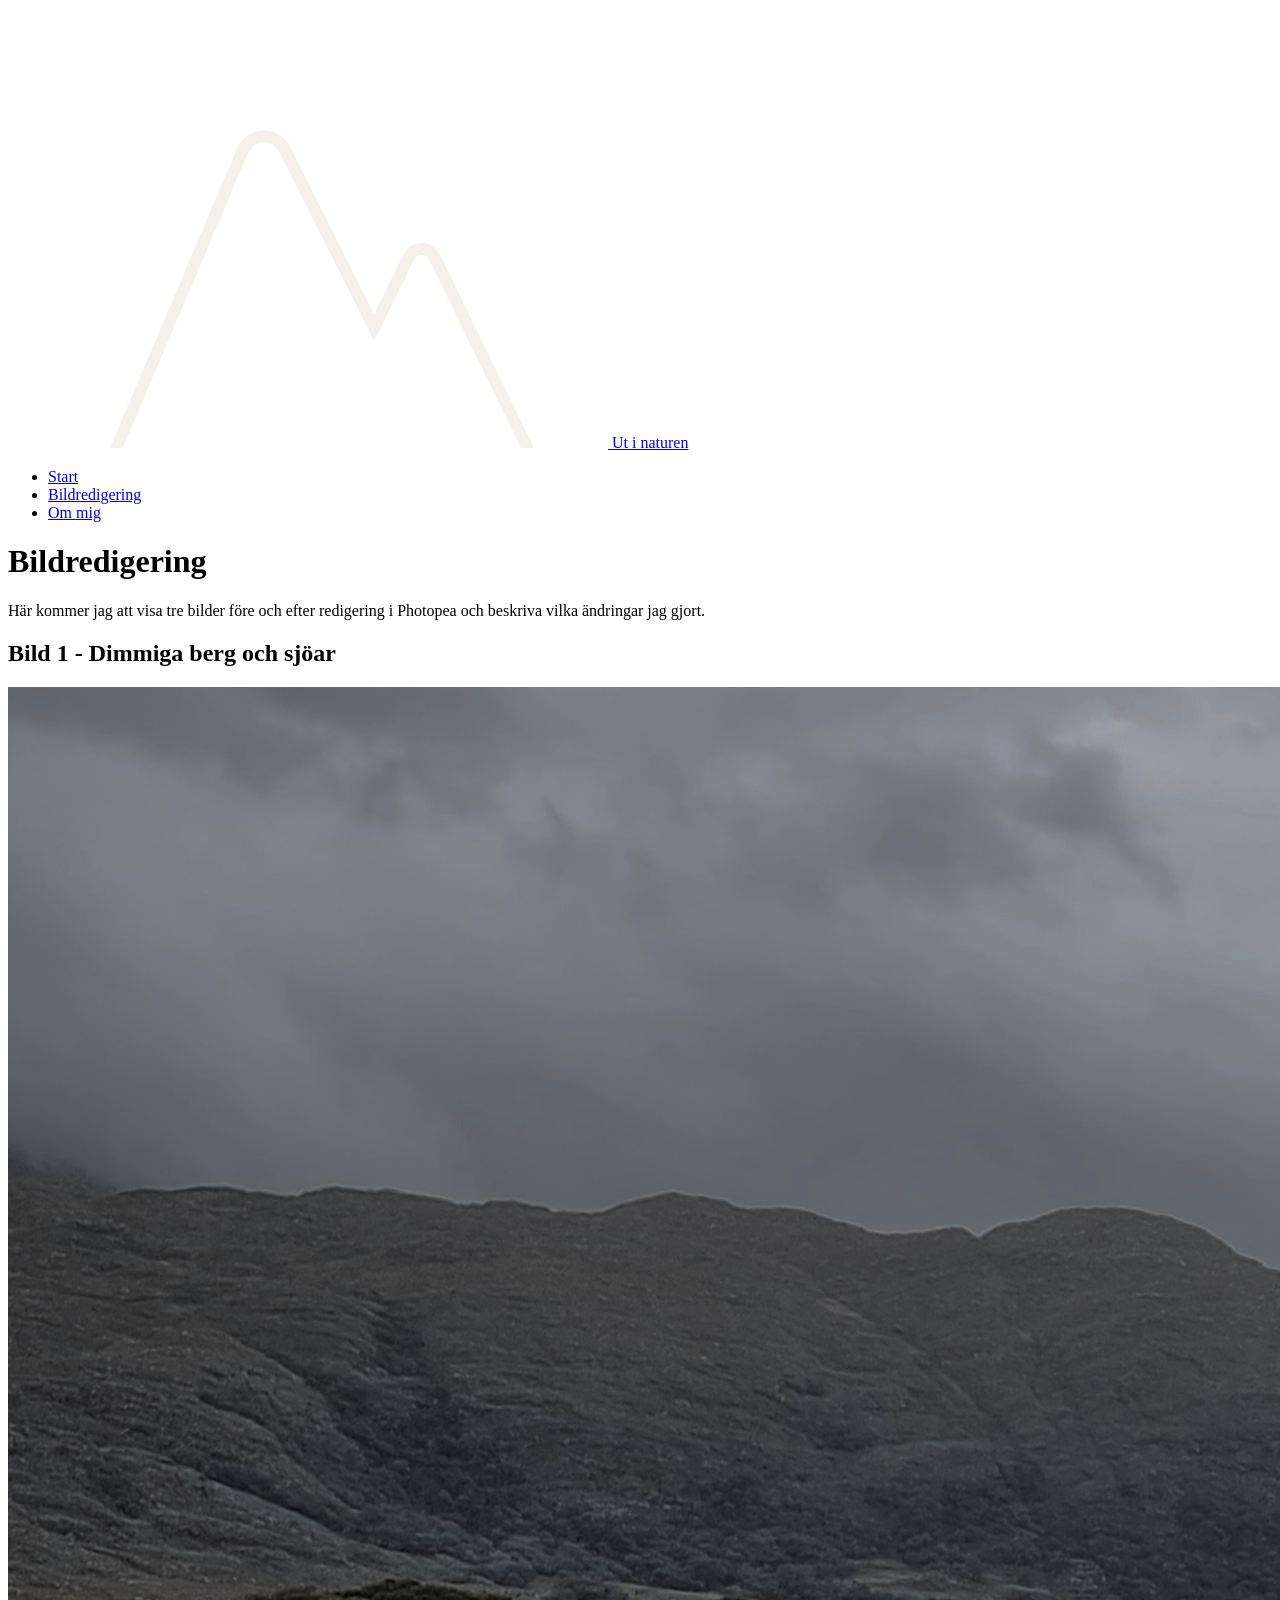
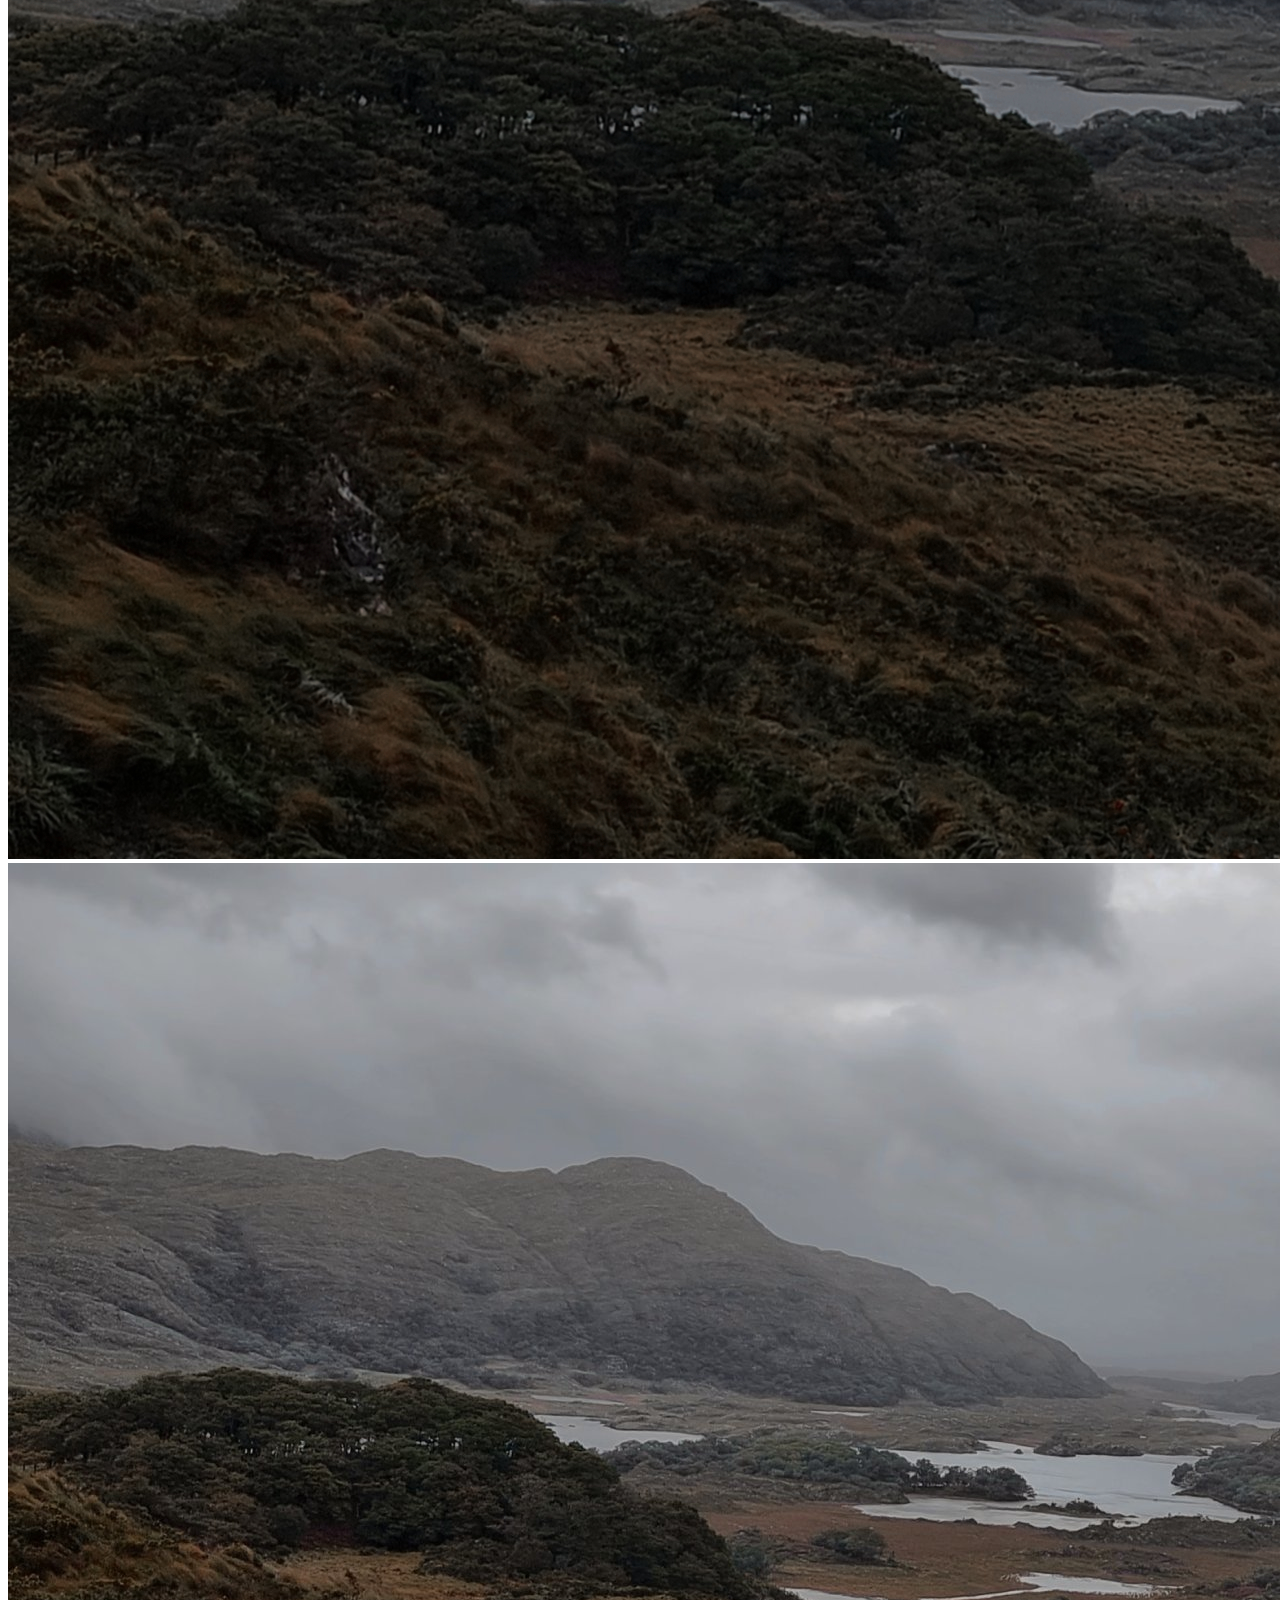
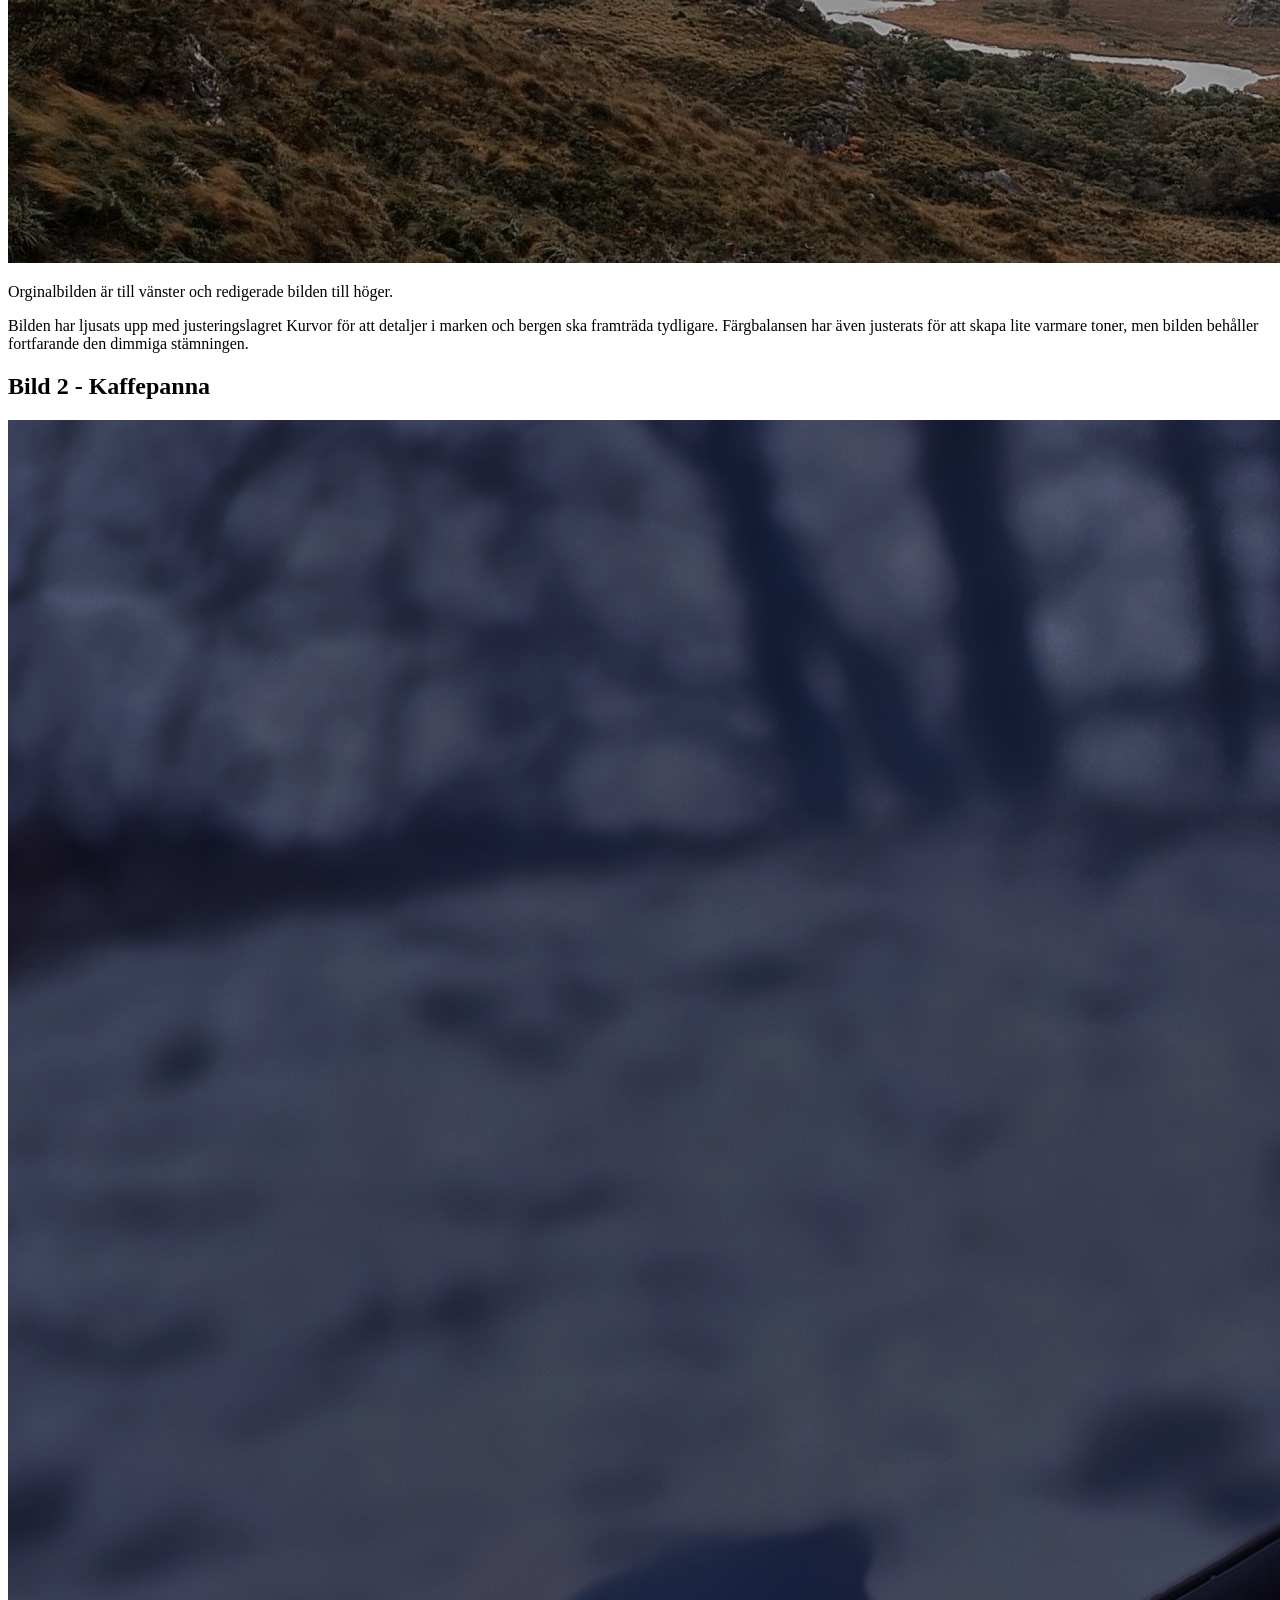
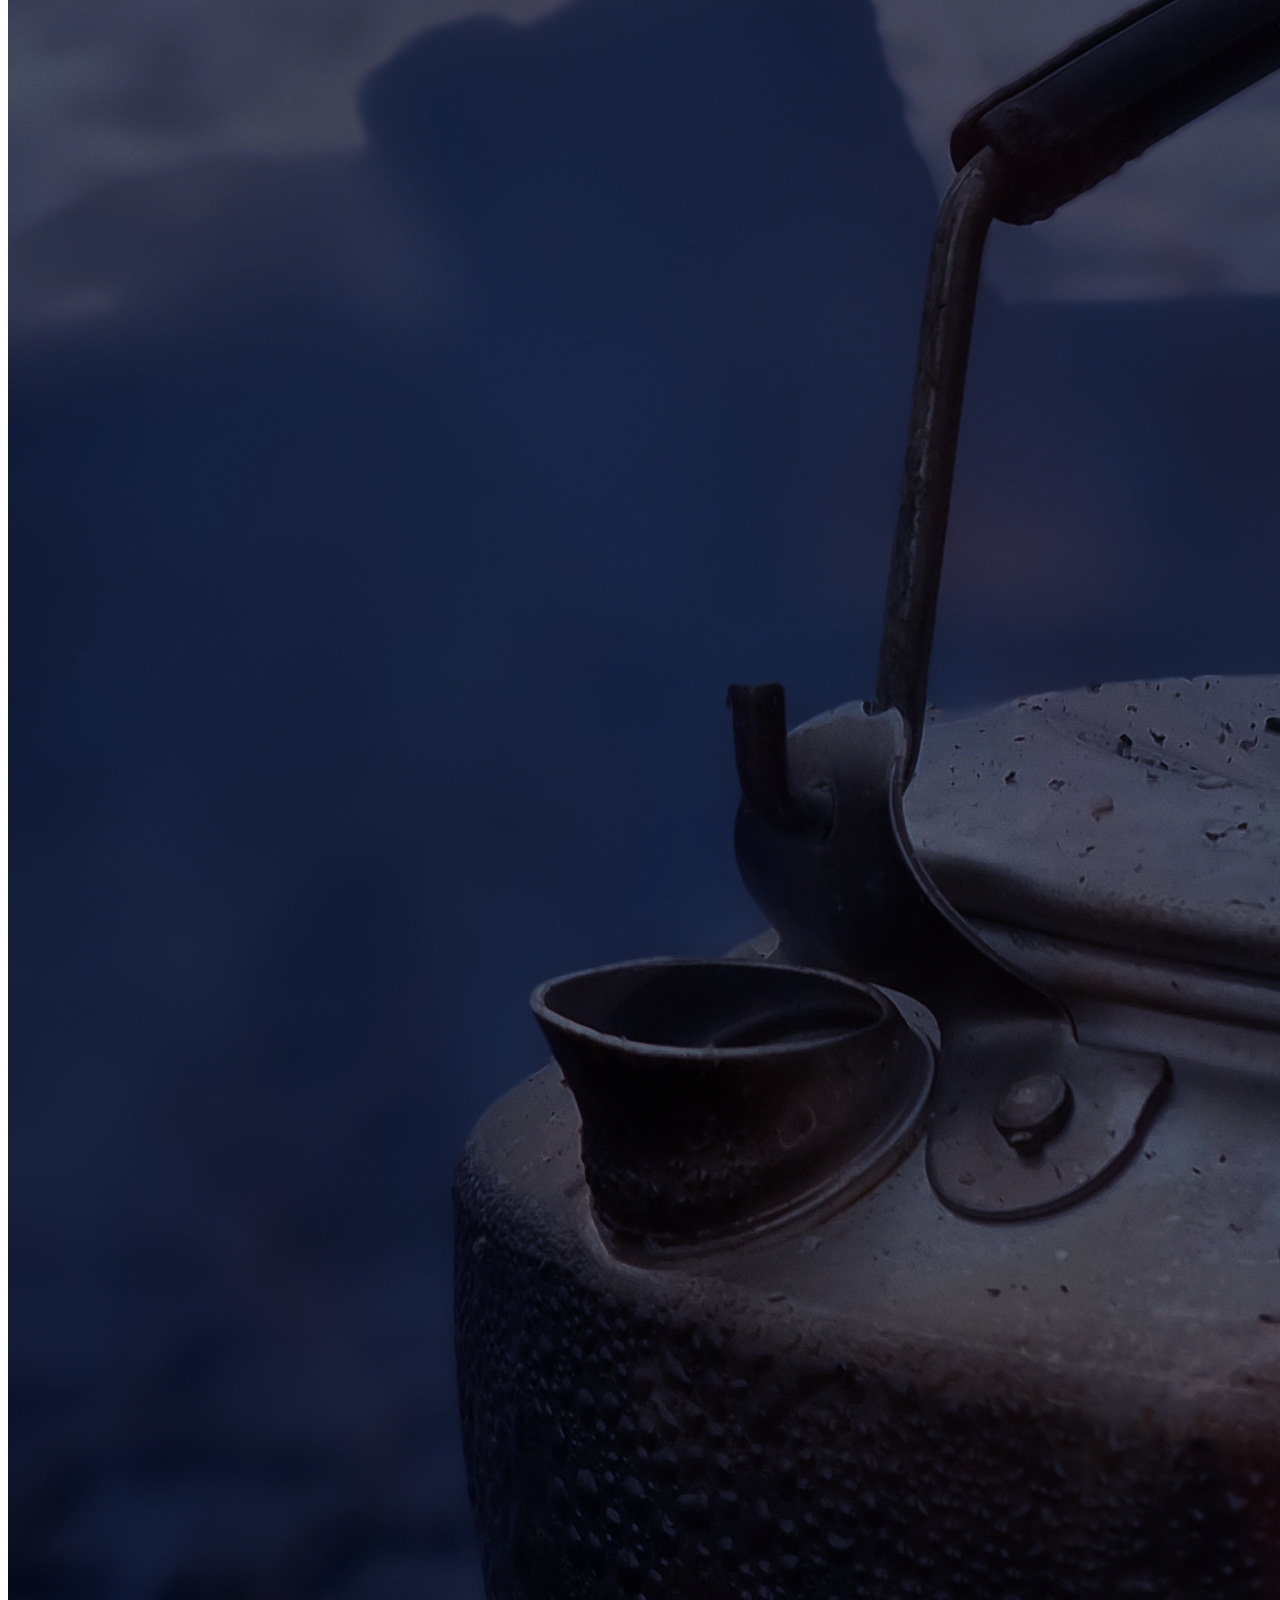
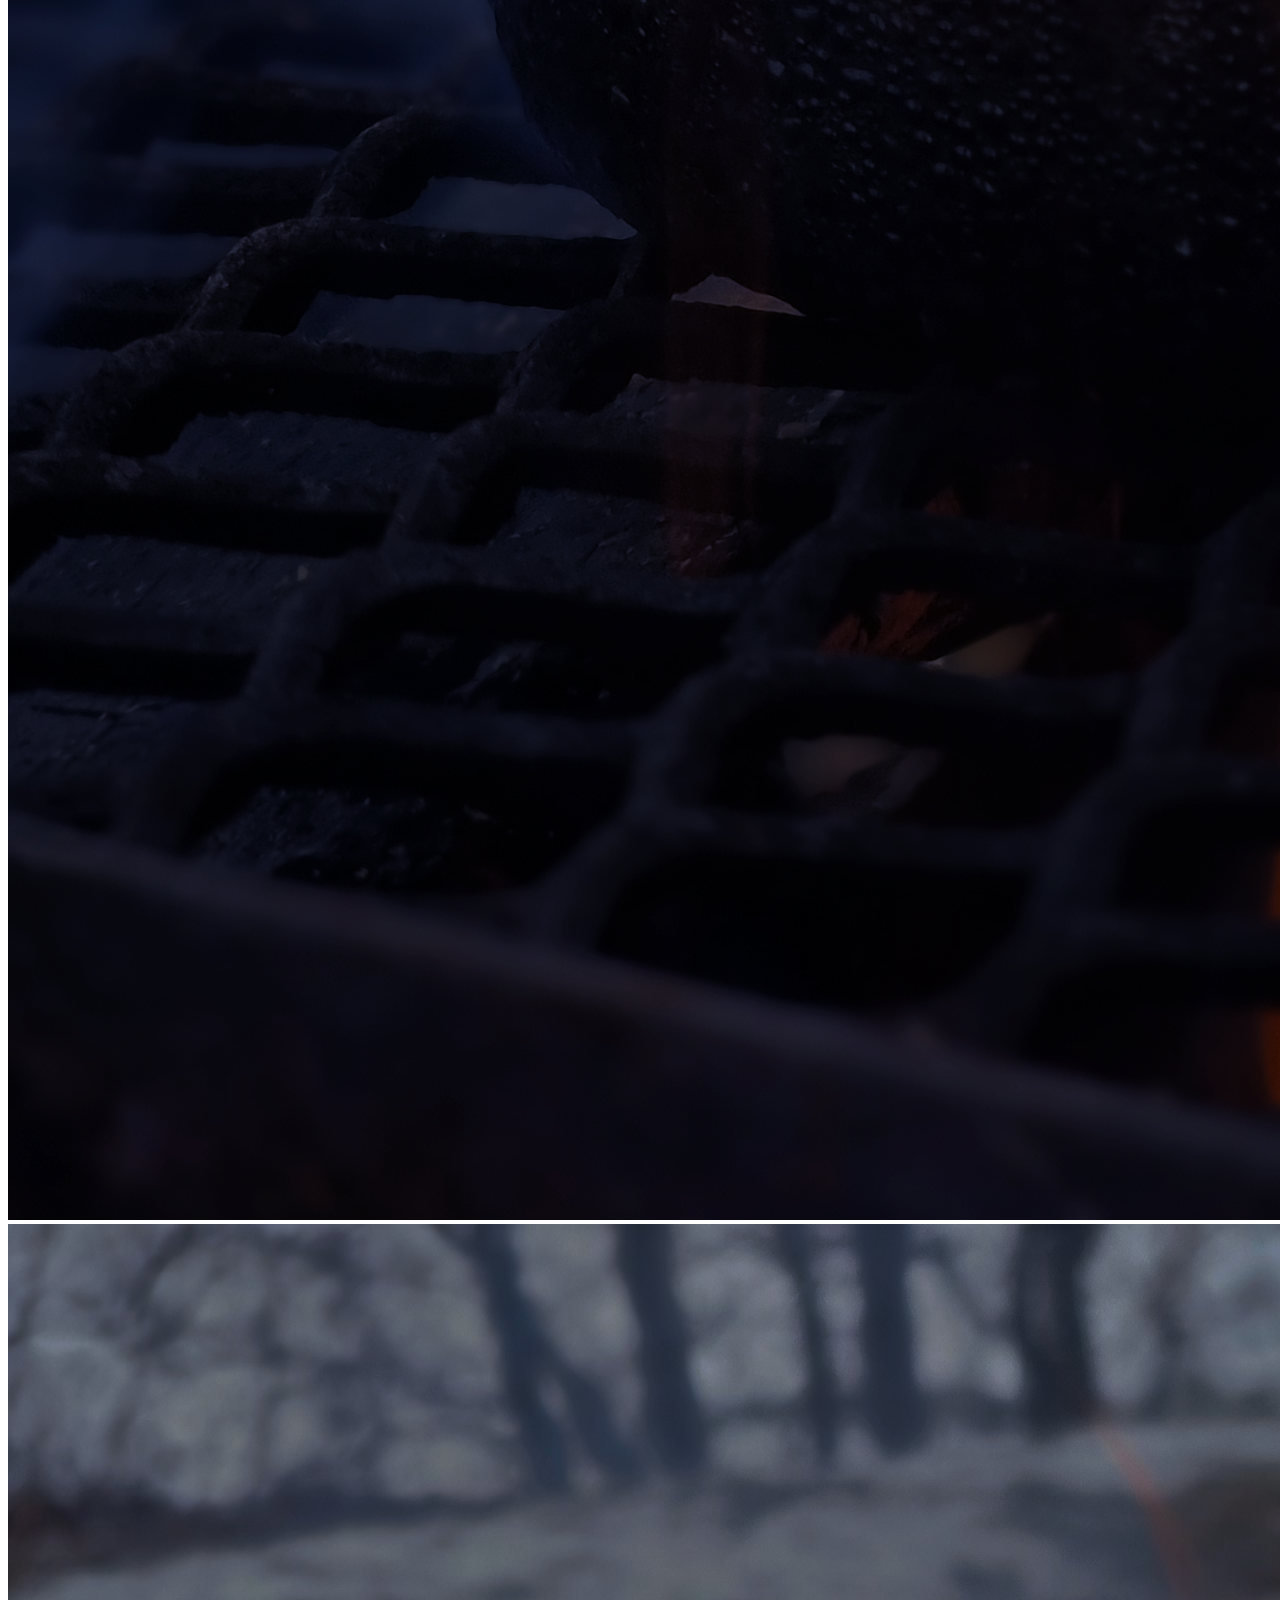
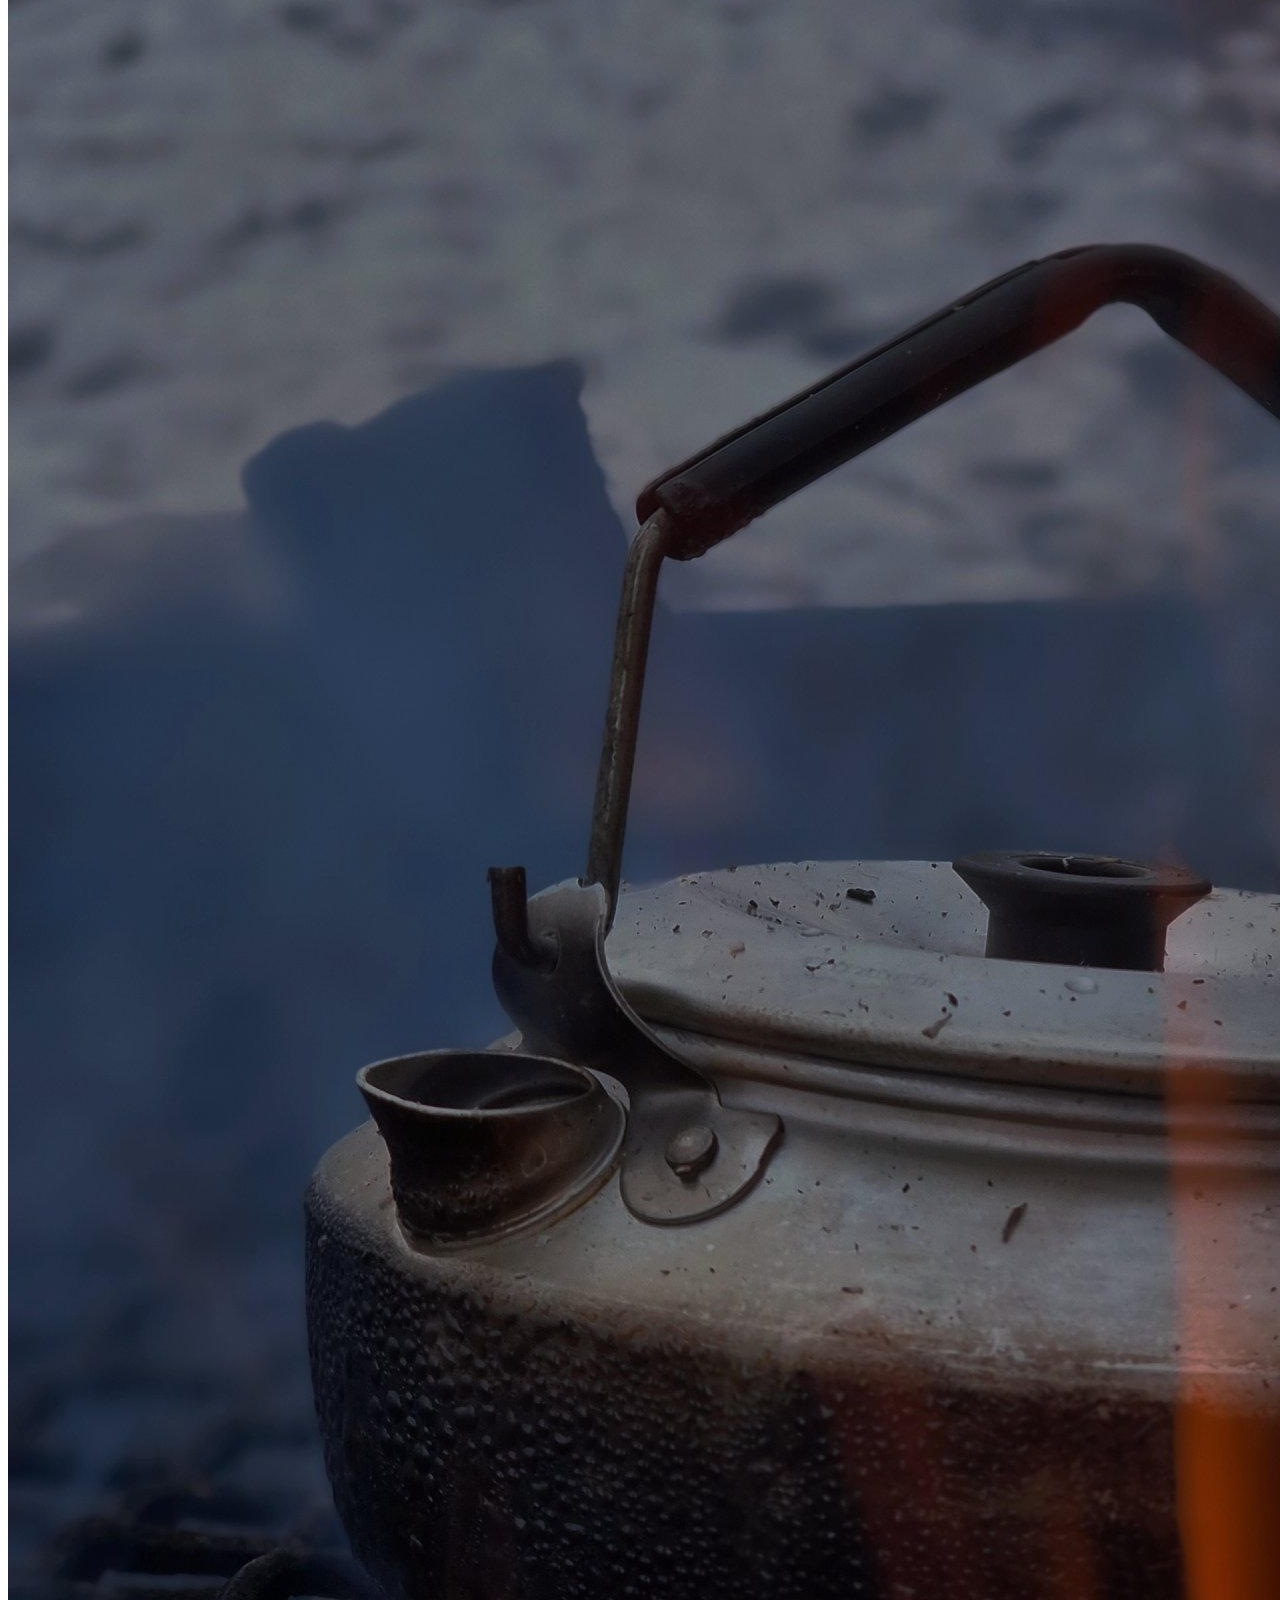
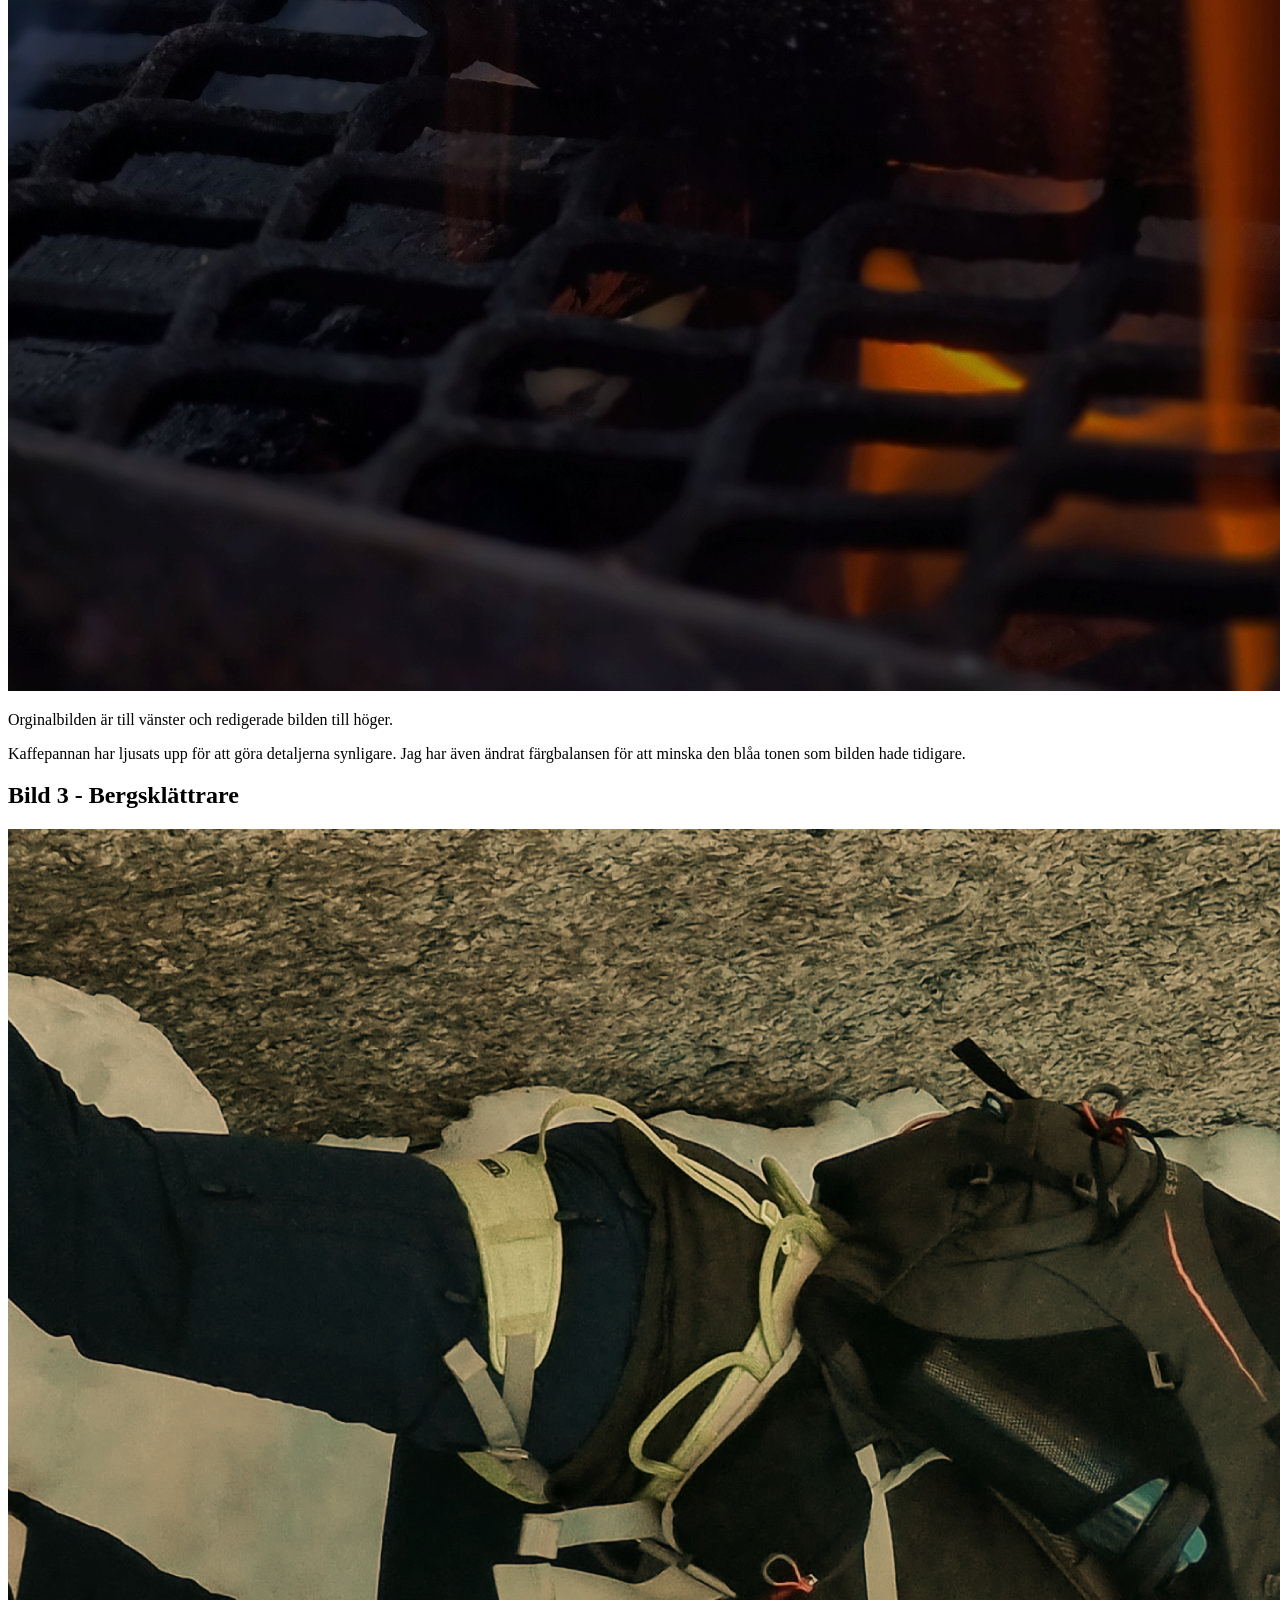
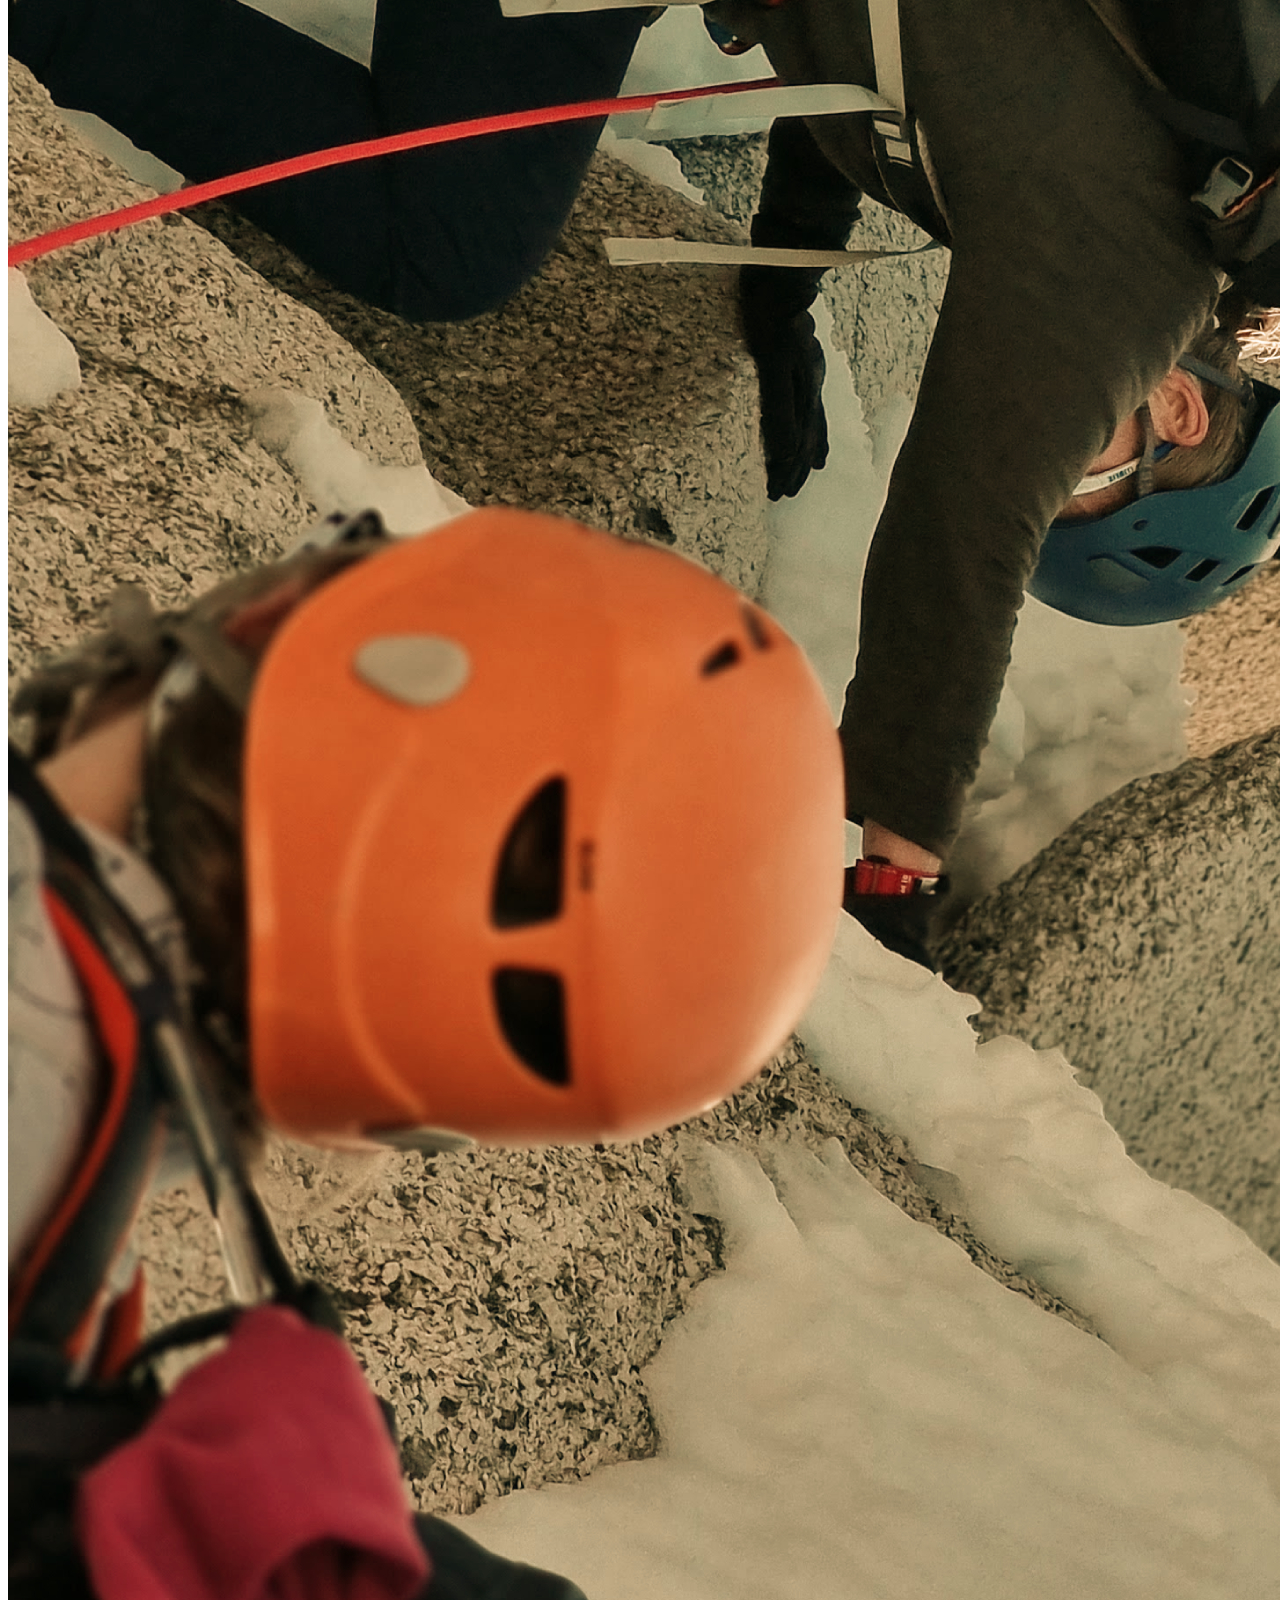
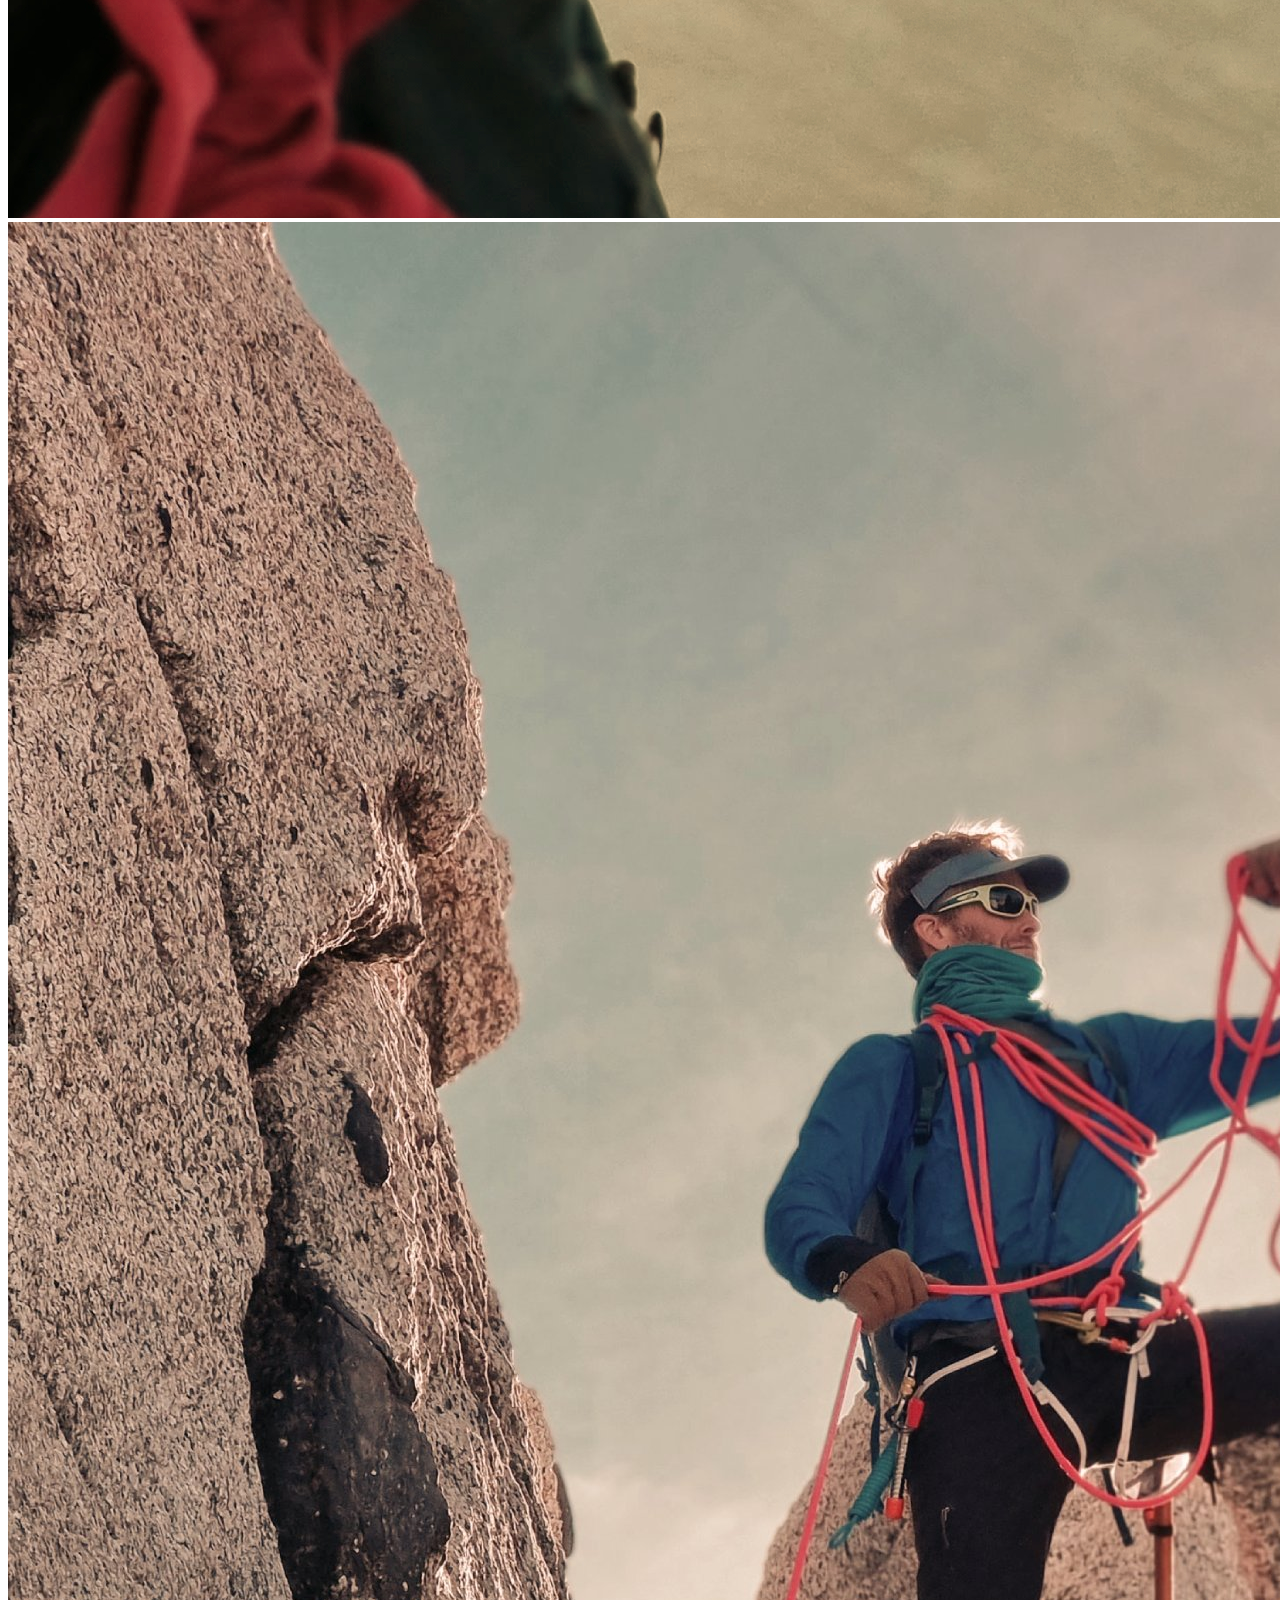
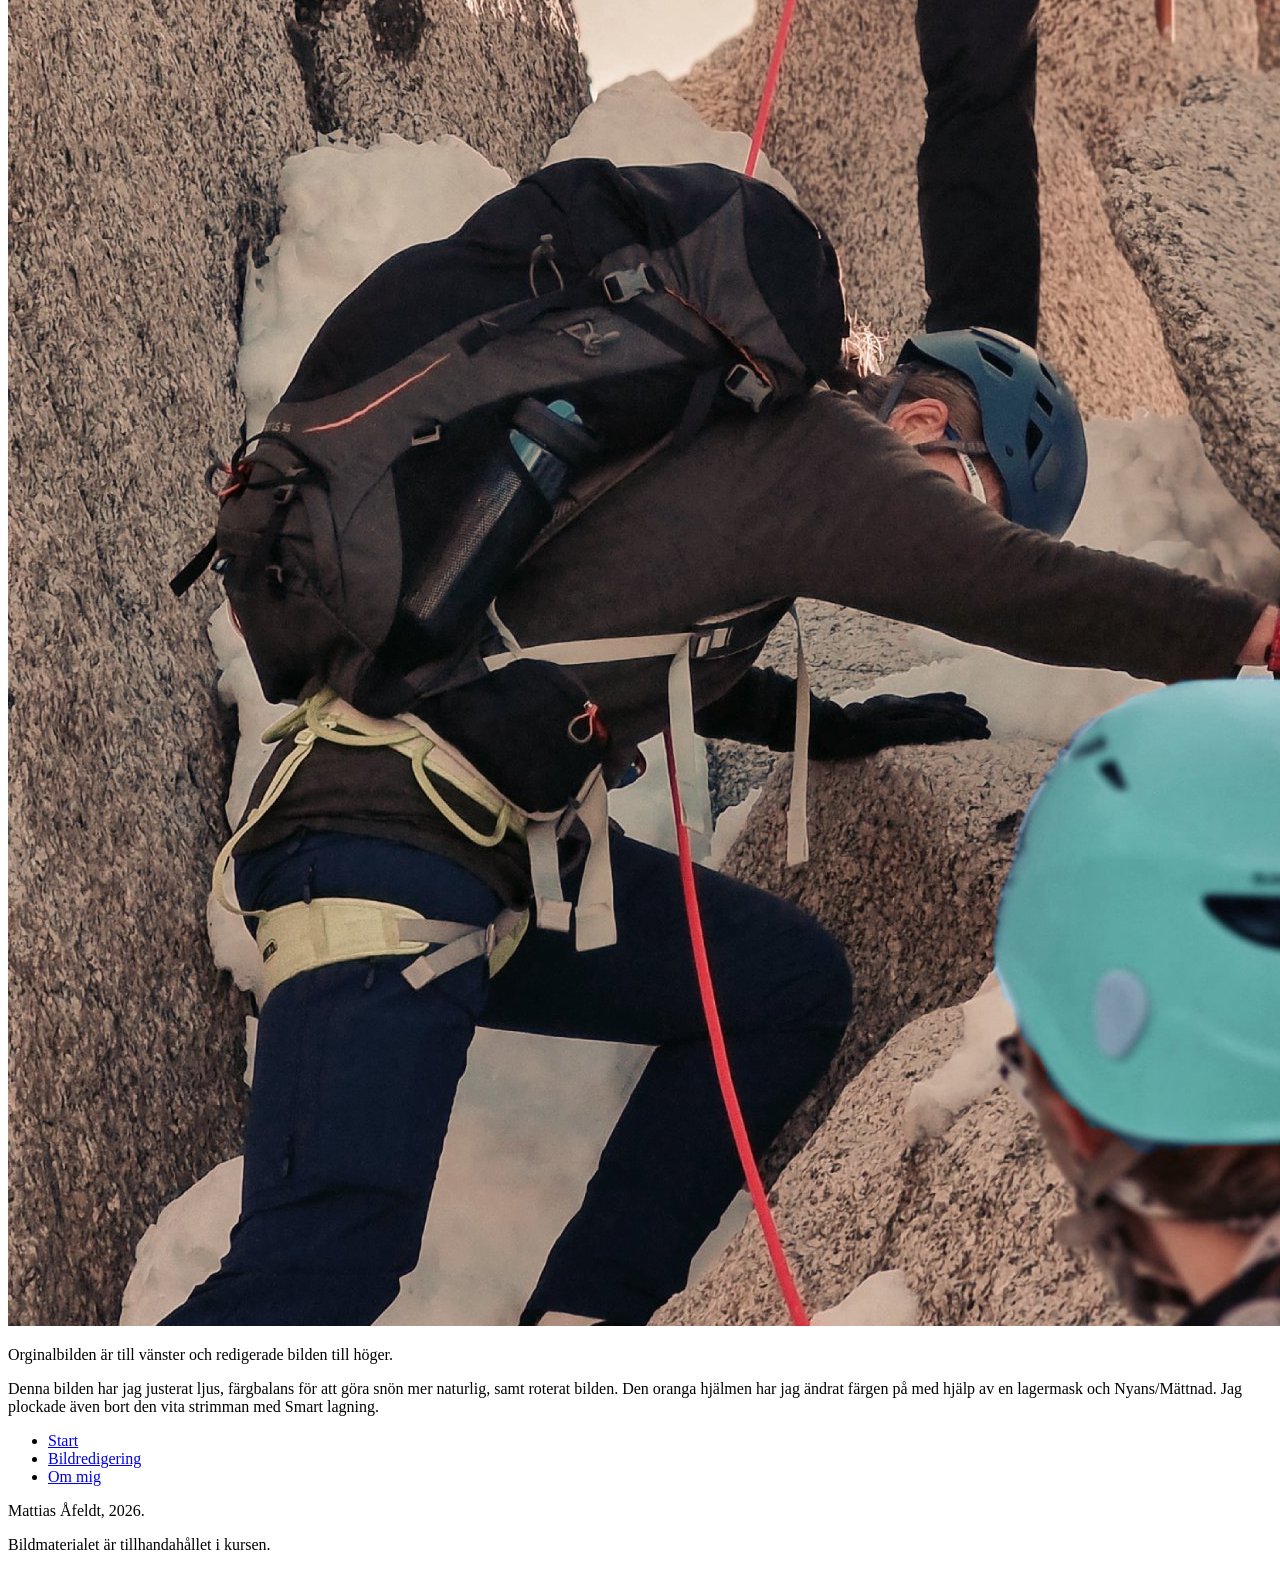
==== bildredigering.html @ ae1fa99c "Skapat bildgalleri under bildredigering." ====
<!DOCTYPE html>
<html lang="sv">
<head>
    <meta charset="UTF-8">
    <meta name="viewport" content="width=device-width, initial-scale=1.0">
    <title>Ut i naturen - Bildredigering</title>
    <link rel="stylesheet" href="style.css">
    <link rel="icon" type ="image/png" href="images/favicon.png" sizes="32x32">
    <link rel="icon" type ="image/x-icon" href="images/favicon.ico">
</head>
<body>
    <!--Sidhuvud med navigation -->
    <header class="site-header">
        <a href="index.html" class="logo-link">
            <img src="images/logo.svg" alt="" class="logo">
            <span class="logo-text">Ut i naturen</span>
        </a>
        <nav class="site-nav">
            <ul class="nav-list">
                <li><a href="index.html">Start</a></li>
                <li><a href="bildredigering.html" aria-current="page">Bildredigering</a></li>
                <li><a href="om-mig.html">Om mig</a></li>
            </ul>
        </nav>
    </header>
    <main class="main-content">
        <h1>Bildredigering</h1>
        <p>Här kommer jag att visa tre bilder före och efter redigering i Photopea och beskriva vilka ändringar jag gjort.</p>
        <section class="image-edit">
            <h2>Bild 1 - Dimmiga berg och sjöar</h2>
            <div class="image-pair">
                <img src="images/bilserie004.jpg" alt="Före redigering: Dimmiga berg och sjöar">
                <img src="images/bildserie001.jpg" alt="Efter redigering: Dimmiga berg och sjöar">
            </div>
            <p>Orginalbilden är till vänster och redigerade bilden till höger.</p>
            <p>Bilden har ljusats upp med justeringslagret Kurvor för att detaljer i marken och bergen ska framträda tydligare.
                Färgbalansen har även justerats för att skapa lite varmare toner, men bilden behåller fortfarande den dimmiga stämningen.
            </p>
        </section>
        <section class="image-edit">
            <h2>Bild 2 - Kaffepanna</h2>
            <div class="image-pair">
                <img src="images/bilserie013.jpg" alt="Före redigering: Kaffepanna över öppen eld">
                <img src="images/bildserie002.jpg" alt="Efter redigering: Kaffepanna över öppen eld">
            </div>
            <p>Orginalbilden är till vänster och redigerade bilden till höger.</p>
            <p>Kaffepannan har ljusats upp för att göra detaljerna synligare.
                Jag har även ändrat färgbalansen för att minska den blåa tonen som bilden hade tidigare.
            </p>
        </section>
        <section class="image-edit">
            <h2>Bild 3 - Bergsklättrare</h2>
            <div class="image-pair">
                <img src="images/bilserie015.jpg" alt="Före redigering: Bergsklättrare med rep och hjälmar bland klippor">
                <img src="images/bildserie003.jpg" alt="Efter redigering: Bergsklättrare med rep och hjälmar bland klippor">
            </div>
            <p>Orginalbilden är till vänster och redigerade bilden till höger.</p>
            <p>Denna bilden har jag justerat ljus, färgbalans för att göra snön mer naturlig, samt roterat bilden.
                Den oranga hjälmen har jag ändrat färgen på med hjälp av en lagermask och Nyans/Mättnad.
                Jag plockade även bort den vita strimman med Smart lagning.
            </p>
        </section>

    </main>
</body>
<!--Sidfot med navigation -->
<footer class="site-footer">
        <nav class="footer-nav" aria-label="Sidfotsnavigation">
            <ul class="footer-nav">
                <li><a href="index.html">Start</a></li>
                <li><a href="bildredigering.html" aria-current="page">Bildredigering</a></li>
                <li><a href="om-mig.html">Om mig</a></li>
            </ul>
        </nav>
        <p>Mattias Åfeldt, 2026.</p>
        <p>Bildmaterialet är tillhandahållet i kursen.</p>
</footer>
</html>
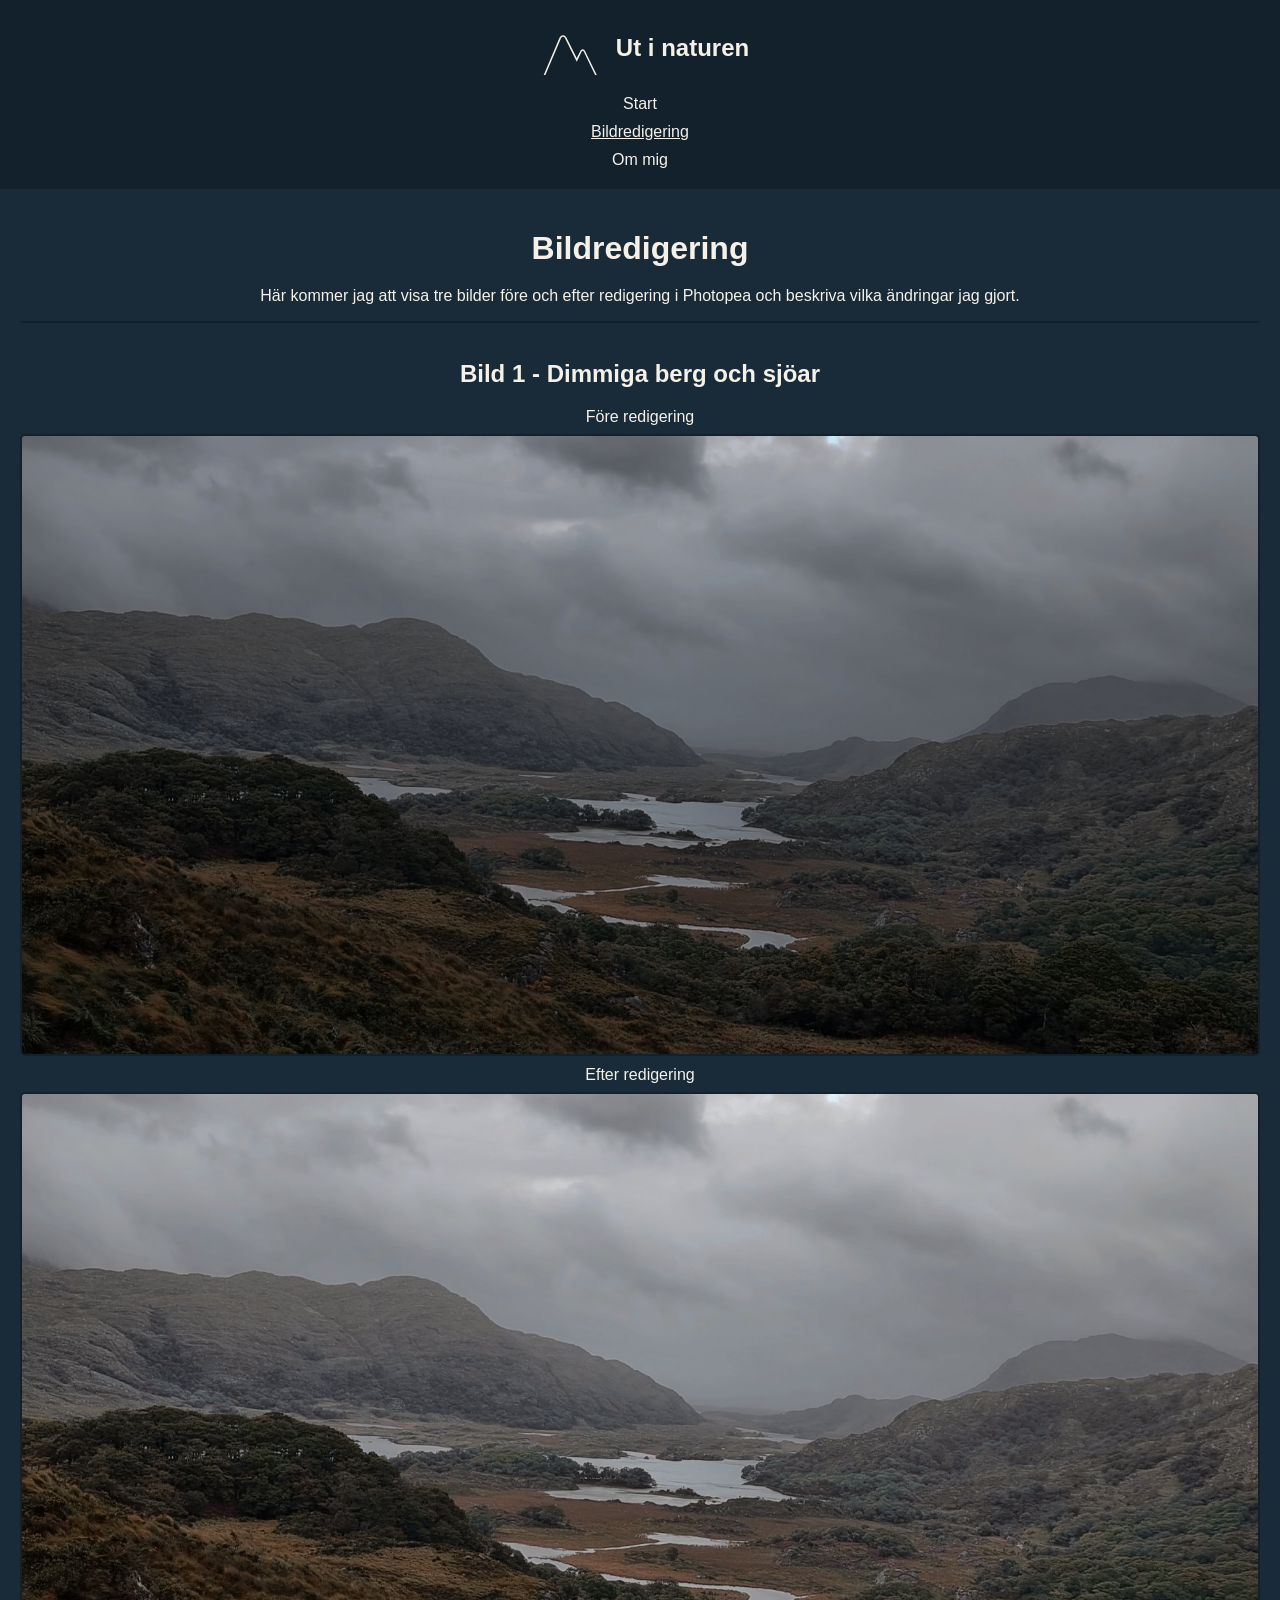
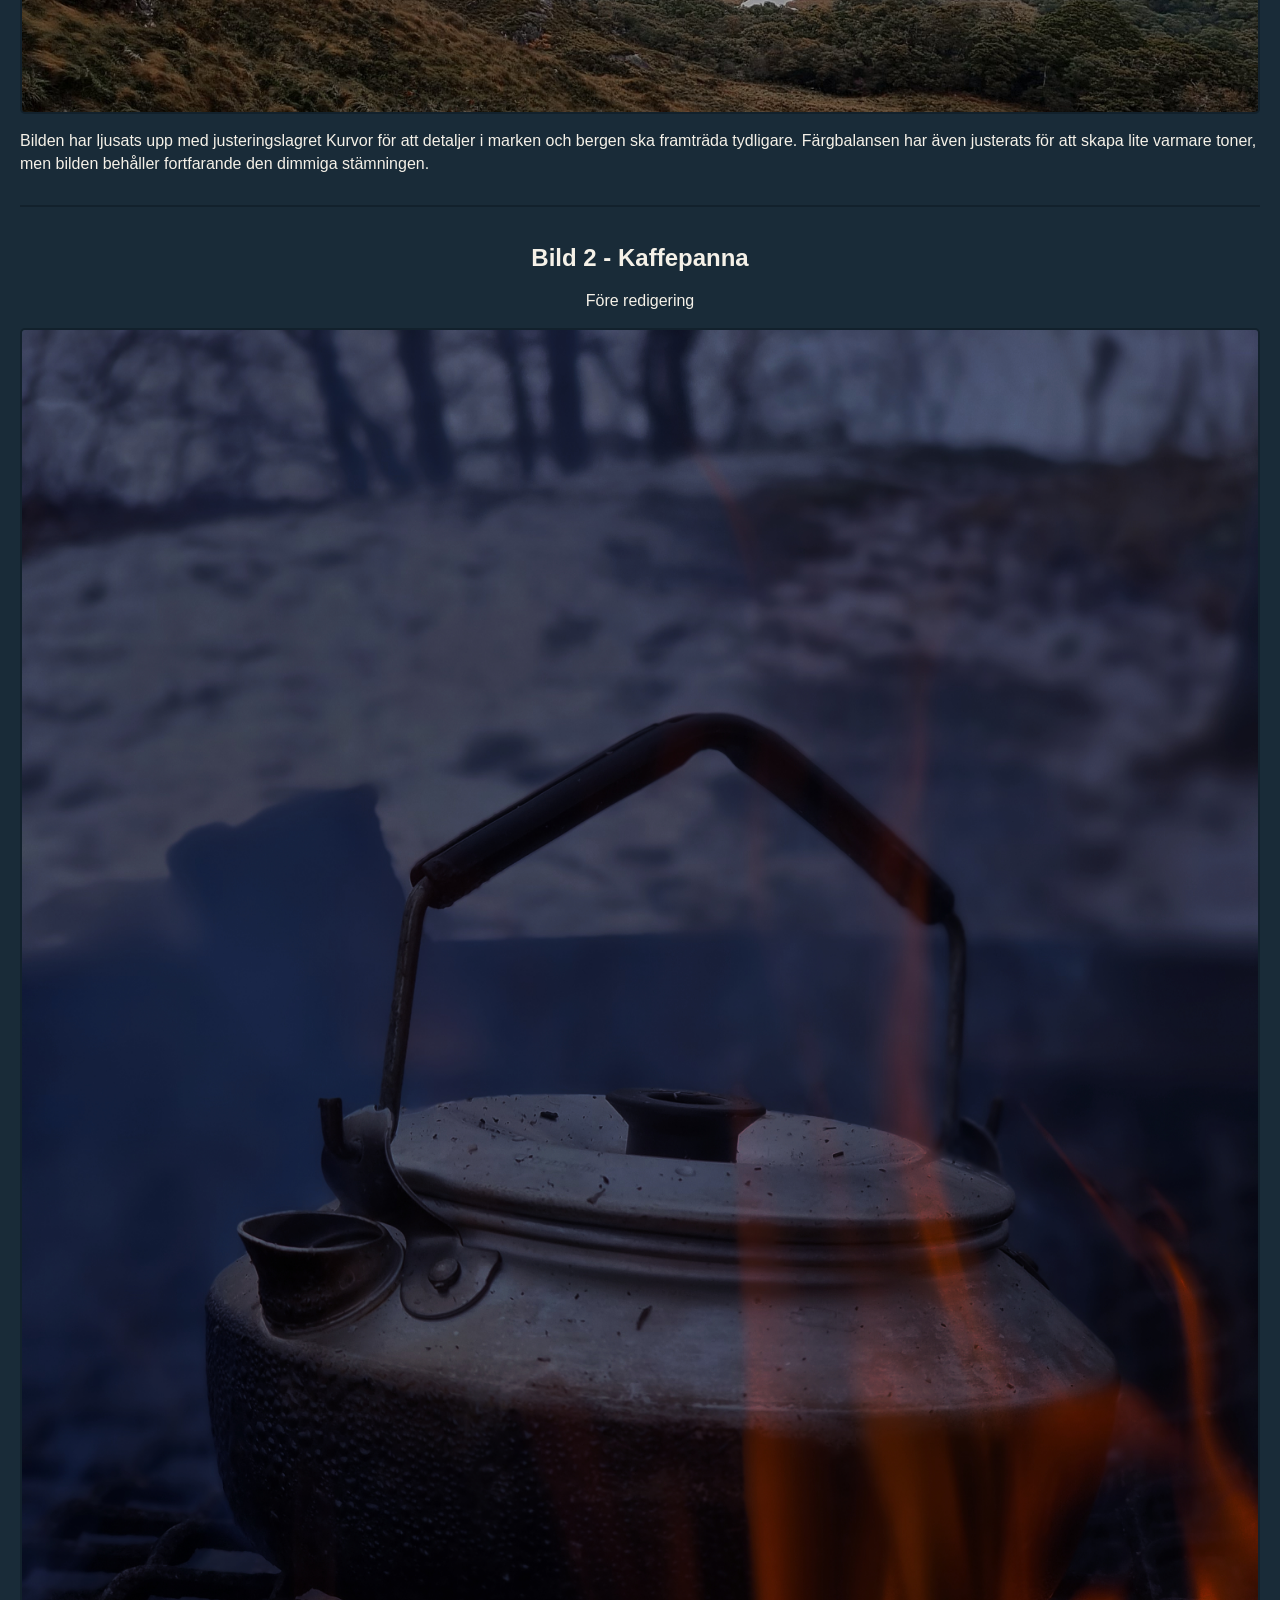
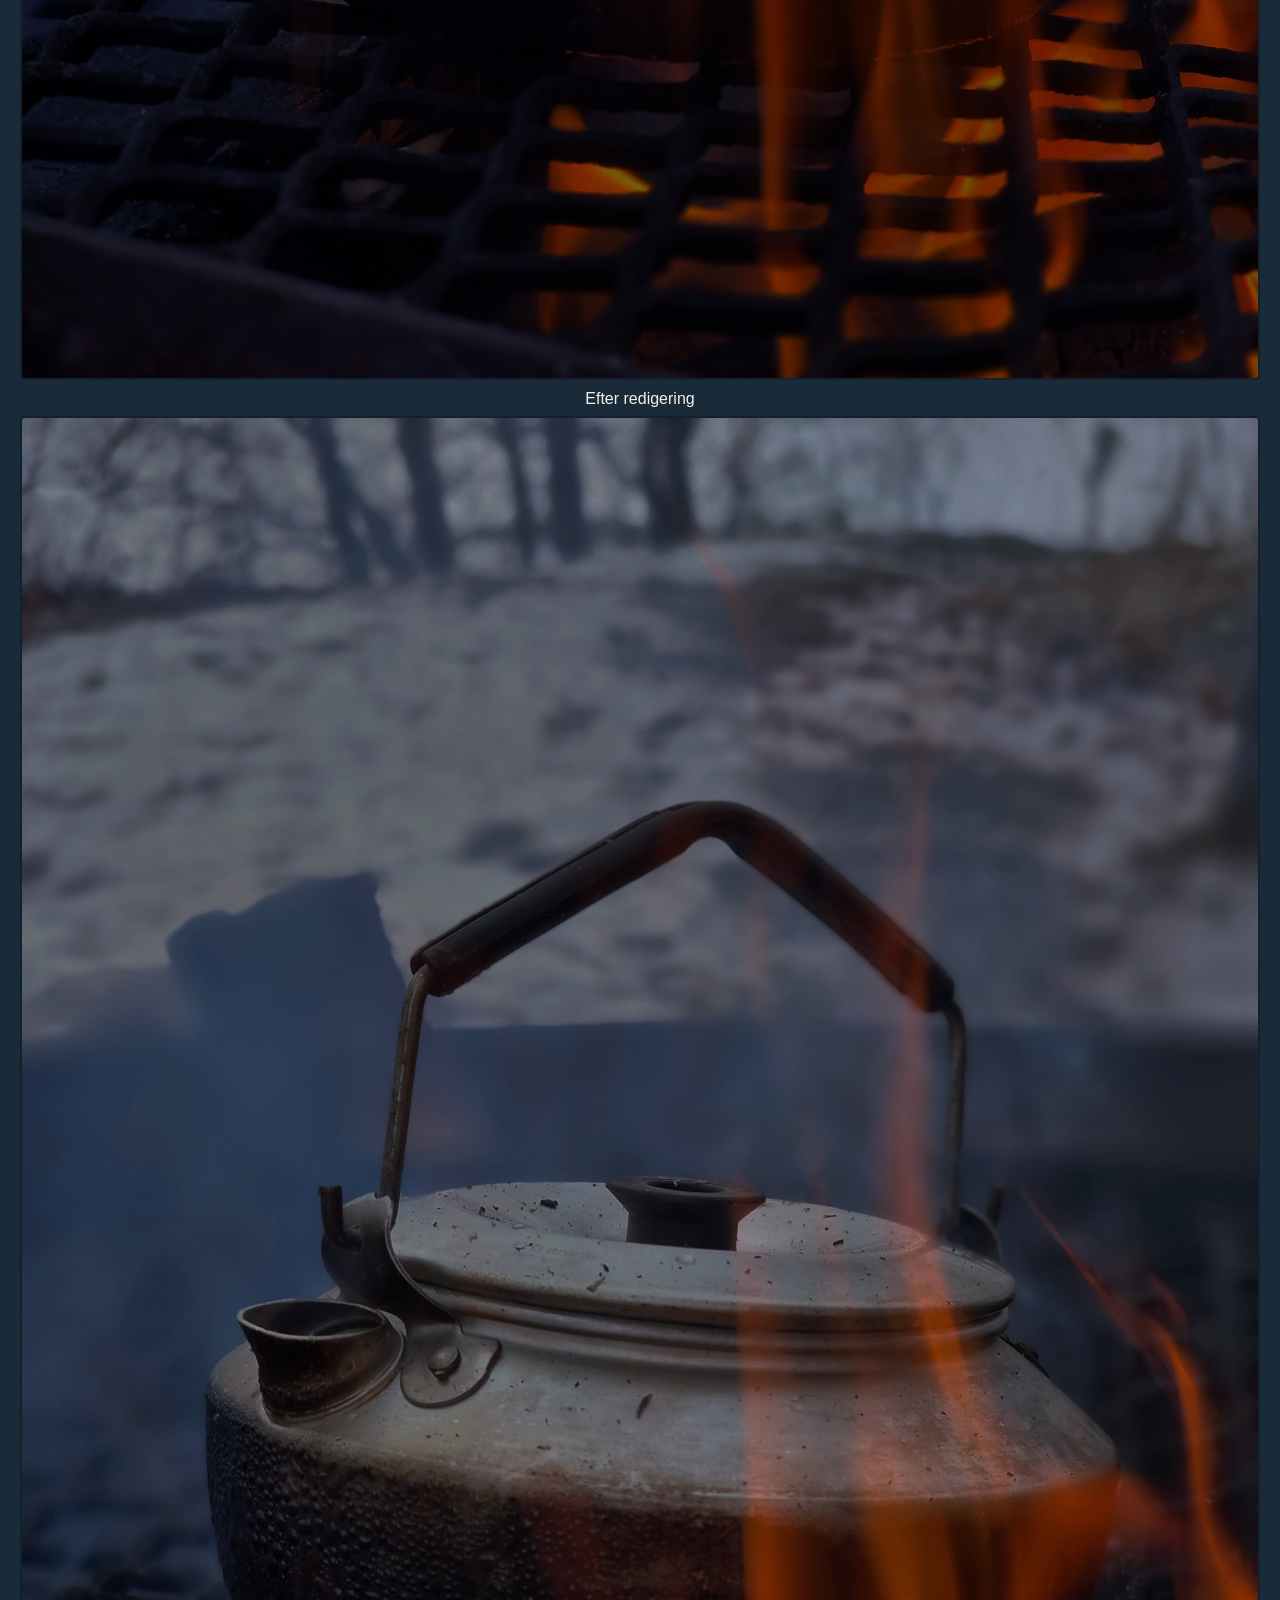
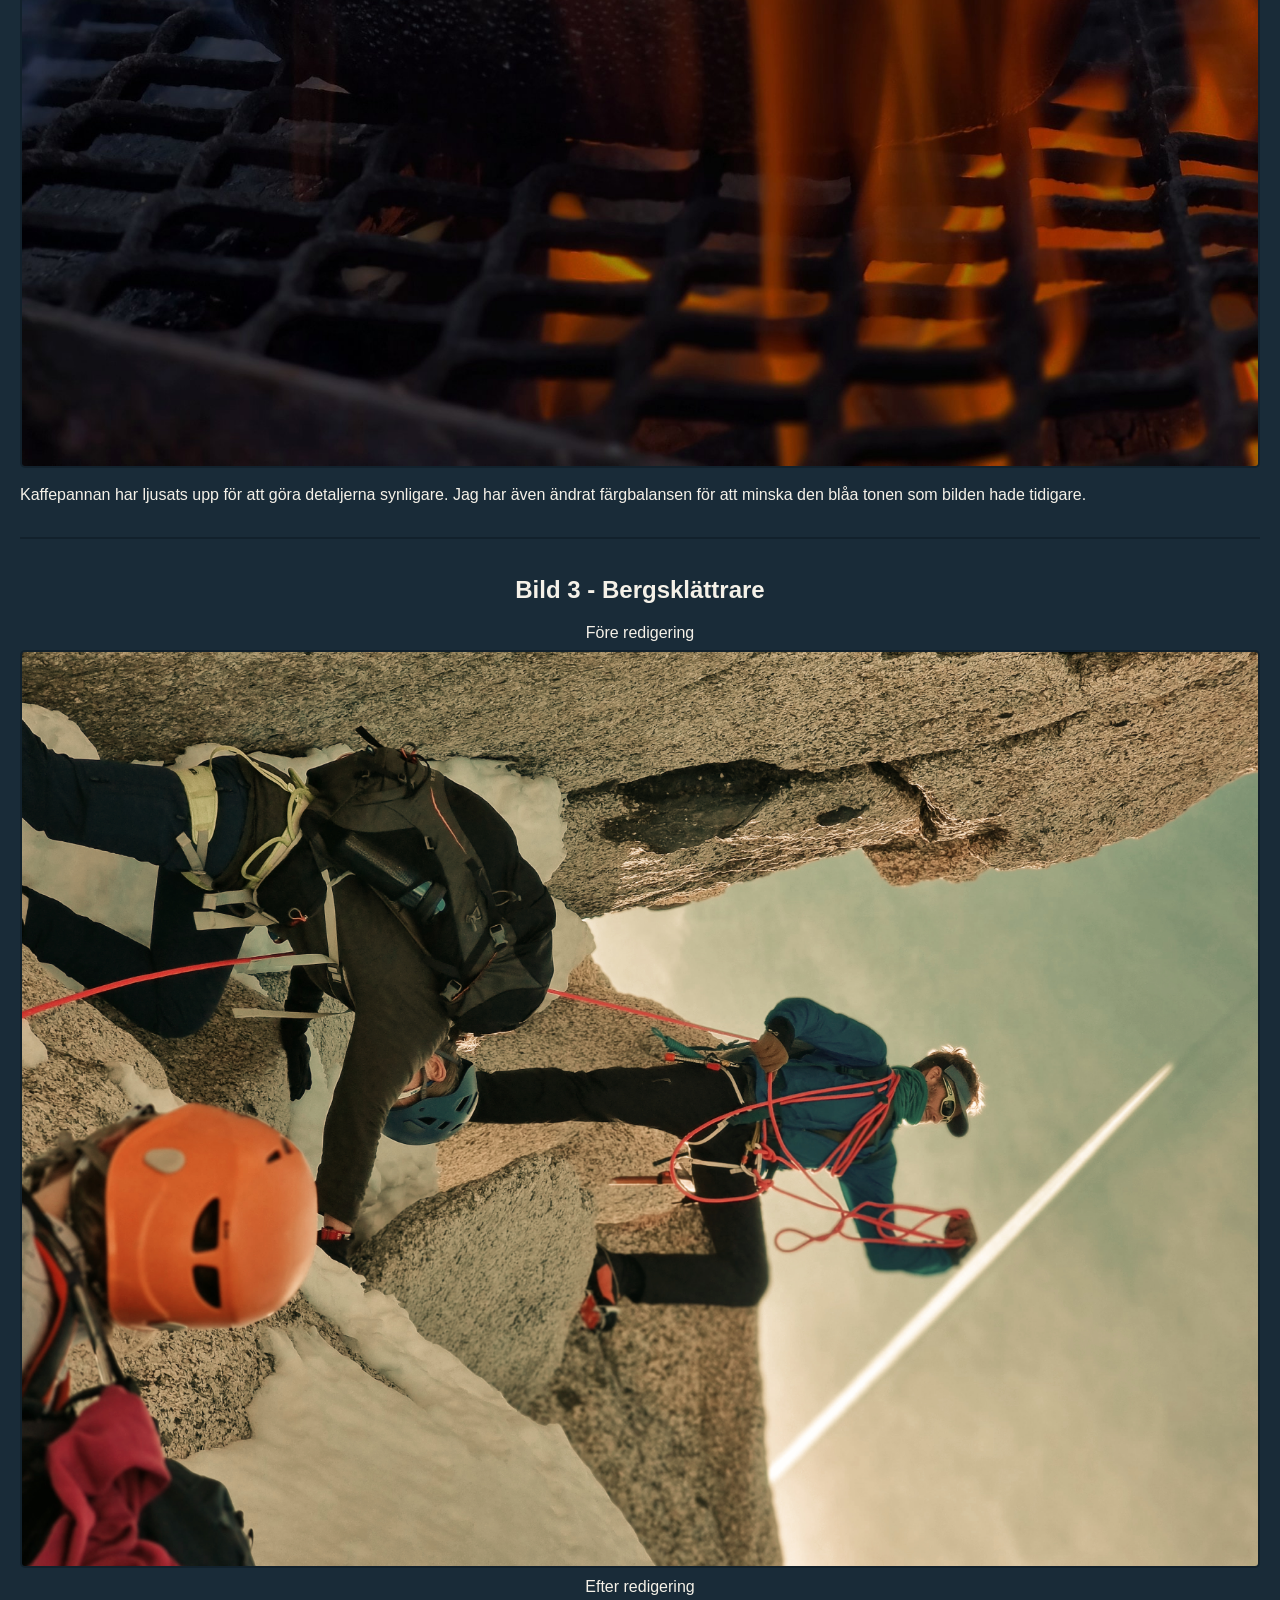
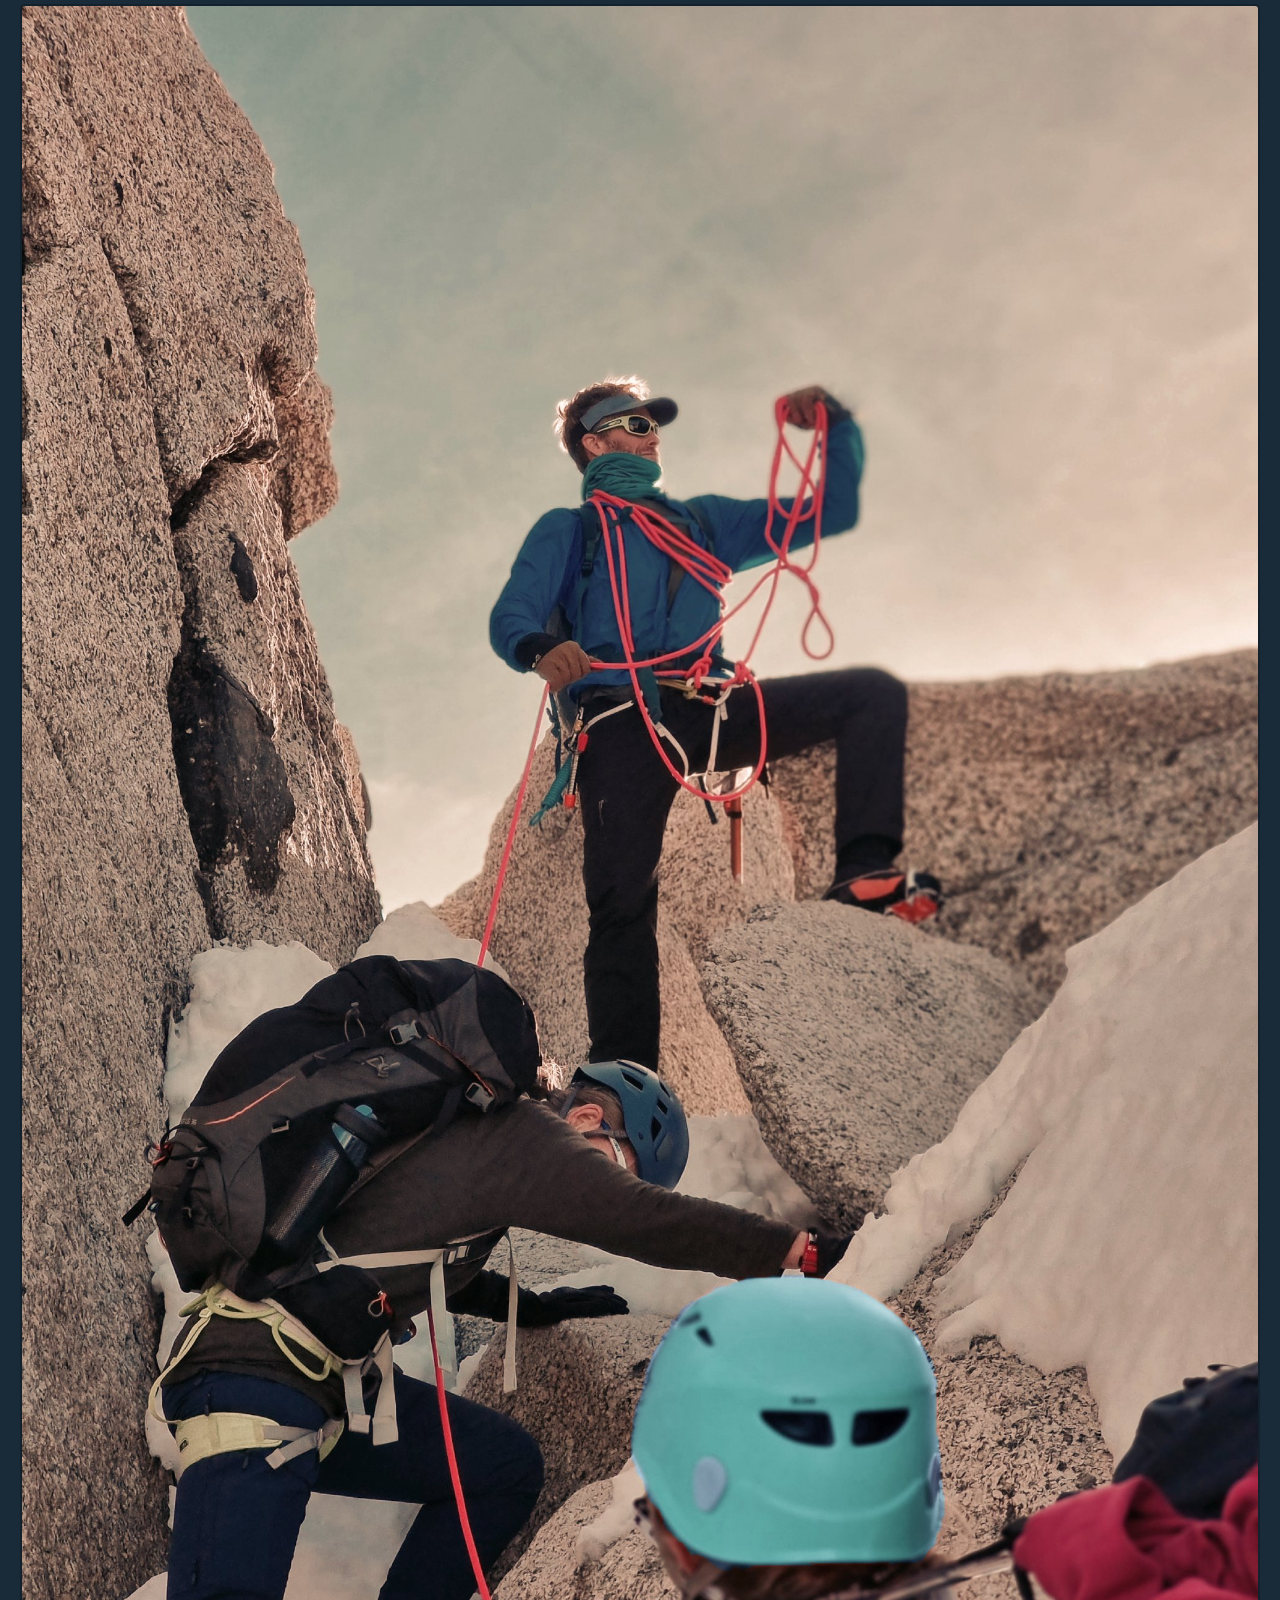
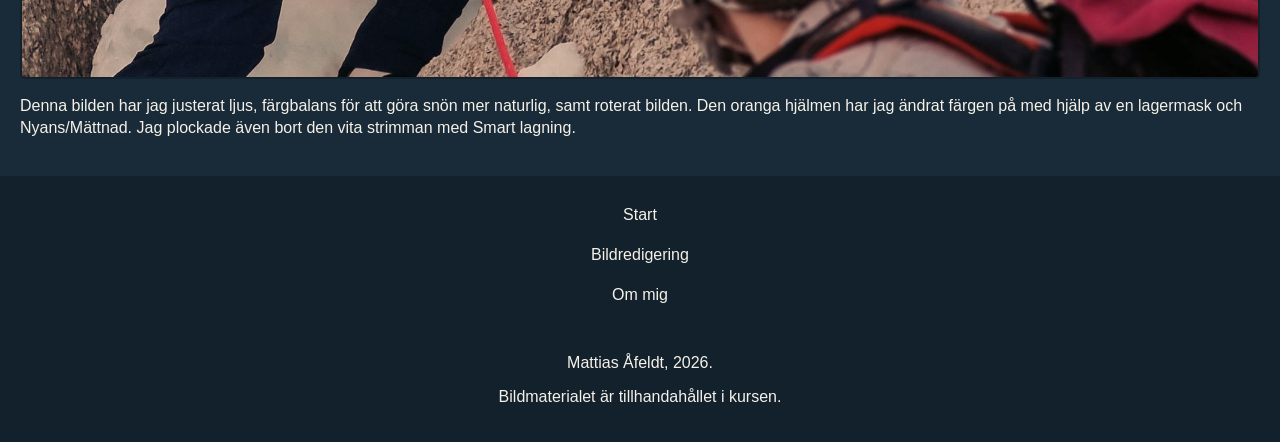
==== commit bda9c5bc: "Justerat innehåll och styling för bildgalleri under Bildredigering." ====
--- a/bildredigering.html
+++ b/bildredigering.html
@@ -29,10 +29,15 @@
         <section class="image-edit">
             <h2>Bild 1 - Dimmiga berg och sjöar</h2>
             <div class="image-pair">
+                <div>
+                <p>Före redigering</p>
                 <img src="images/bilserie004.jpg" alt="Före redigering: Dimmiga berg och sjöar">
+                </div>
+                <div>
+                <p>Efter redigering</p>
                 <img src="images/bildserie001.jpg" alt="Efter redigering: Dimmiga berg och sjöar">
+                </div>
             </div>
-            <p>Orginalbilden är till vänster och redigerade bilden till höger.</p>
             <p>Bilden har ljusats upp med justeringslagret Kurvor för att detaljer i marken och bergen ska framträda tydligare.
                 Färgbalansen har även justerats för att skapa lite varmare toner, men bilden behåller fortfarande den dimmiga stämningen.
             </p>
@@ -40,10 +45,13 @@
         <section class="image-edit">
             <h2>Bild 2 - Kaffepanna</h2>
             <div class="image-pair">
+                <p>Före redigering</p>
                 <img src="images/bilserie013.jpg" alt="Före redigering: Kaffepanna över öppen eld">
+                <div>
+                <p>Efter redigering</p>
                 <img src="images/bildserie002.jpg" alt="Efter redigering: Kaffepanna över öppen eld">
+                </div>
             </div>
-            <p>Orginalbilden är till vänster och redigerade bilden till höger.</p>
             <p>Kaffepannan har ljusats upp för att göra detaljerna synligare.
                 Jag har även ändrat färgbalansen för att minska den blåa tonen som bilden hade tidigare.
             </p>
@@ -51,10 +59,15 @@
         <section class="image-edit">
             <h2>Bild 3 - Bergsklättrare</h2>
             <div class="image-pair">
+                <div>
+                <p>Före redigering</p>
                 <img src="images/bilserie015.jpg" alt="Före redigering: Bergsklättrare med rep och hjälmar bland klippor">
+                </div>
+                <div>
+                <p>Efter redigering</p>
                 <img src="images/bildserie003.jpg" alt="Efter redigering: Bergsklättrare med rep och hjälmar bland klippor">
+                </div>
             </div>
-            <p>Orginalbilden är till vänster och redigerade bilden till höger.</p>
             <p>Denna bilden har jag justerat ljus, färgbalans för att göra snön mer naturlig, samt roterat bilden.
                 Den oranga hjälmen har jag ändrat färgen på med hjälp av en lagermask och Nyans/Mättnad.
                 Jag plockade även bort den vita strimman med Smart lagning.
--- a/style.css
+++ b/style.css
@@ -0,0 +1,126 @@
+* {
+    
+    box-sizing: border-box;
+}
+body {
+    font-family: Arial, sans-serif;
+    margin: 0;
+    background-color: #192b38;
+    color: #f5f1e8;
+}
+.site-header {
+    display: flex;
+    flex-direction: column;
+    align-items: center;
+    justify-content: space-between;
+    background-color: #12212c;
+    padding: 20px;
+    gap: 20px;
+}
+.logo-link {
+    display: flex;
+    align-items: center;
+    text-decoration: none;
+    gap: 10px;
+    color: #f5f1e8;
+}
+.logo {
+    width: 75px;
+    height: auto;
+}
+.logo-text {
+    font-size: 1.5rem;
+    font-weight: bold;
+}
+.nav-list {
+    display: flex;
+    flex-direction: column;
+    gap: 10px;
+    align-items: center;
+    list-style: none;
+    padding: 0;
+    margin: 0;
+}
+.nav-list a {
+    display: block;
+    color: #f5f1e8;
+    text-decoration: none;
+}
+.nav-list a:hover, .nav-list a[aria-current="page"] {
+    text-decoration: underline;
+}
+.hero-image {
+    width: 100%;
+    height: auto;
+    display: block;
+}
+h1, h2 {
+    text-align: center;
+    margin-bottom: 20px;
+}
+p {
+    text-align: center;
+}
+.image-gallery {
+    display: grid;
+    grid-template-columns: 1fr;
+    gap: 20px;
+}
+.gallery-item img {
+    width: 100%;
+    height: auto;
+    display: block;
+    border: 2px solid #12212c;
+    border-radius: 5px;
+}
+.main-content {
+    padding: 20px;
+}
+
+.site-footer {
+    background-color: #12212c;
+    color: #f5f1e8;
+    text-align: center;
+    padding: 20px;
+}
+.footer-nav {
+    display: flex;
+    flex-direction: column;
+    list-style: none;
+    padding: 0;
+    margin: 0 0 20px;
+    gap: 2px;
+    align-items: center;
+}
+.footer-nav a {
+    display: block;
+    padding: 10px;
+    color: #f5f1e8;
+    text-decoration: none;
+}
+.image-pair {
+    display: flex;
+    flex-direction: column;
+    gap: 10px;
+}
+.image-pair img {
+    width: 100%;
+    height: auto;
+    display: block;
+    border: 2px solid #12212c;
+    border-radius: 5px;
+}
+.image-pair p {
+    margin: 0 0 8px;
+}
+.image-edit > p {
+    text-align: left;
+    line-height: 1.4;
+}
+.image-edit + .image-edit {
+    margin-top: 30px;
+}
+.image-edit {
+    padding-top: 17px;
+    border-top: 2px solid #12212c;
+}
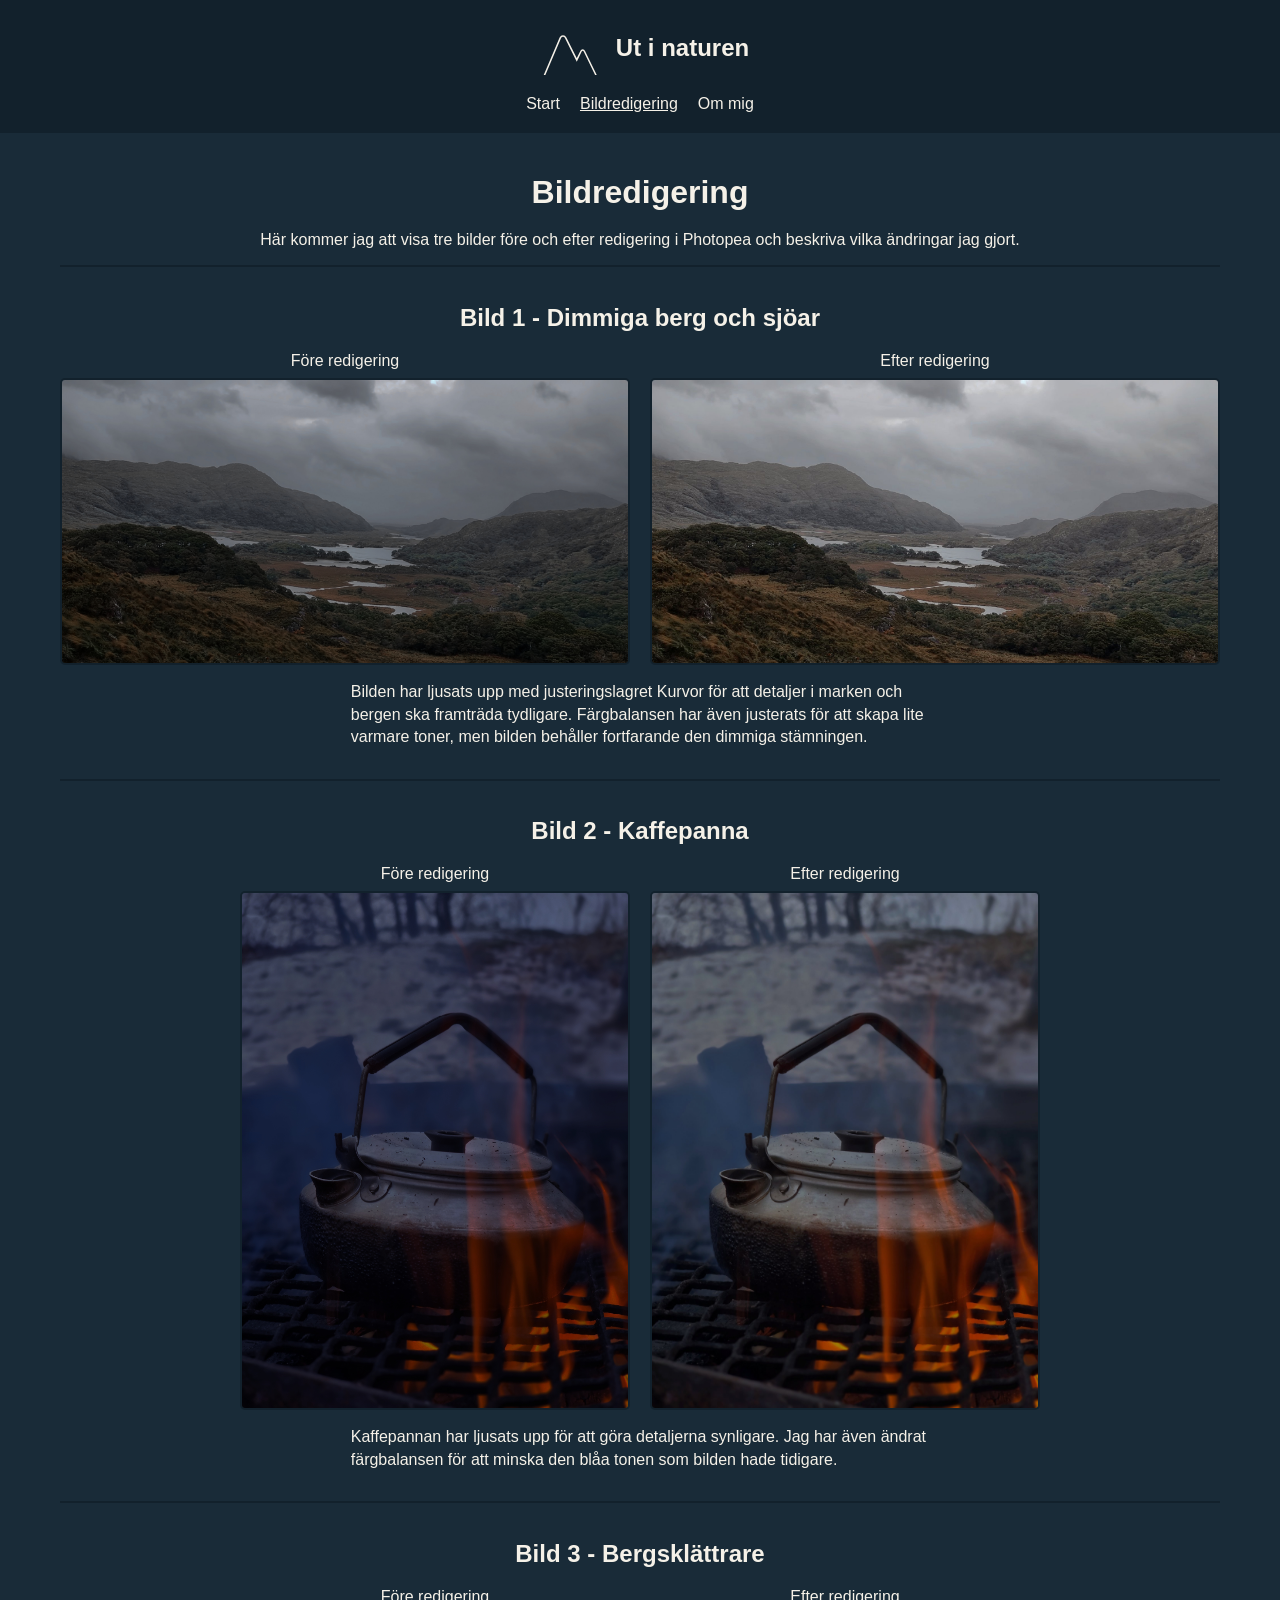
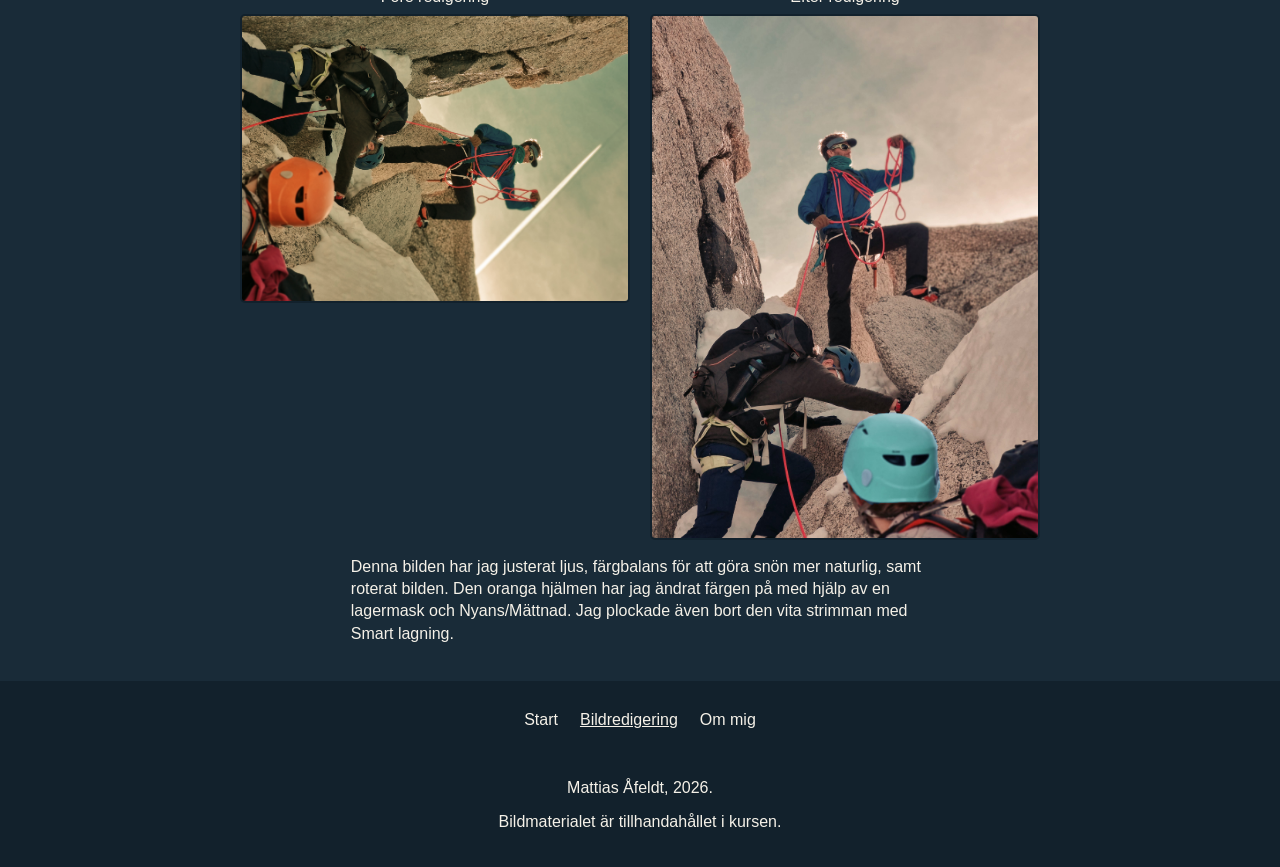
==== commit 9c01c6e1: "CSS för Om mig på mindre skärmar." ====
--- a/bildredigering.html
+++ b/bildredigering.html
@@ -44,9 +44,11 @@
         </section>
         <section class="image-edit">
             <h2>Bild 2 - Kaffepanna</h2>
-            <div class="image-pair">
+            <div class="image-pair image-pair-smaller">
+                <div>
                 <p>Före redigering</p>
                 <img src="images/bilserie013.jpg" alt="Före redigering: Kaffepanna över öppen eld">
+                </div>
                 <div>
                 <p>Efter redigering</p>
                 <img src="images/bildserie002.jpg" alt="Efter redigering: Kaffepanna över öppen eld">
@@ -58,7 +60,7 @@
         </section>
         <section class="image-edit">
             <h2>Bild 3 - Bergsklättrare</h2>
-            <div class="image-pair">
+            <div class="image-pair image-pair-smaller">
                 <div>
                 <p>Före redigering</p>
                 <img src="images/bilserie015.jpg" alt="Före redigering: Bergsklättrare med rep och hjälmar bland klippor">
--- a/style.css
+++ b/style.css
@@ -85,18 +85,22 @@
 }
 .footer-nav {
     display: flex;
-    flex-direction: column;
+    flex-direction: row;
+    flex-wrap: wrap;
     list-style: none;
     padding: 0;
     margin: 0 0 20px;
     gap: 2px;
-    align-items: center;
+    justify-content: center;
 }
 .footer-nav a {
     display: block;
     padding: 10px;
     color: #f5f1e8;
     text-decoration: none;
+}
+.footer-nav a[aria-current="page"] {
+    text-decoration: underline;
 }
 .image-pair {
     display: flex;
@@ -123,4 +127,42 @@
 .image-edit {
     padding-top: 17px;
     border-top: 2px solid #12212c;
+}
+.portrait {
+    display: block;
+    width: 100%;
+    max-width: 300px;
+    height: auto;
+    margin: 25px auto 30px;
+}
+@media (min-width: 768px) {
+    .image-pair {
+        display: grid;
+        grid-template-columns: repeat(2, minmax(0, 1fr));
+        gap: 20px;
+    }
+    .main-content {
+        max-width: 1200px;
+        margin-inline: auto;
+    }
+    .image-edit > p {
+        max-width: 65ch;
+        margin-inline: auto;
+    }
+    .image-pair-smaller {
+        max-width: 800px;
+        margin-inline: auto;
+    }
+    .nav-list {
+        display: flex;
+        flex-direction: row;
+        gap: 20px;
+        justify-content: center;
+    }
+    .hero-image {
+        width: 100%;
+        height: 380px;
+        object-fit: cover;
+
+    }
 }
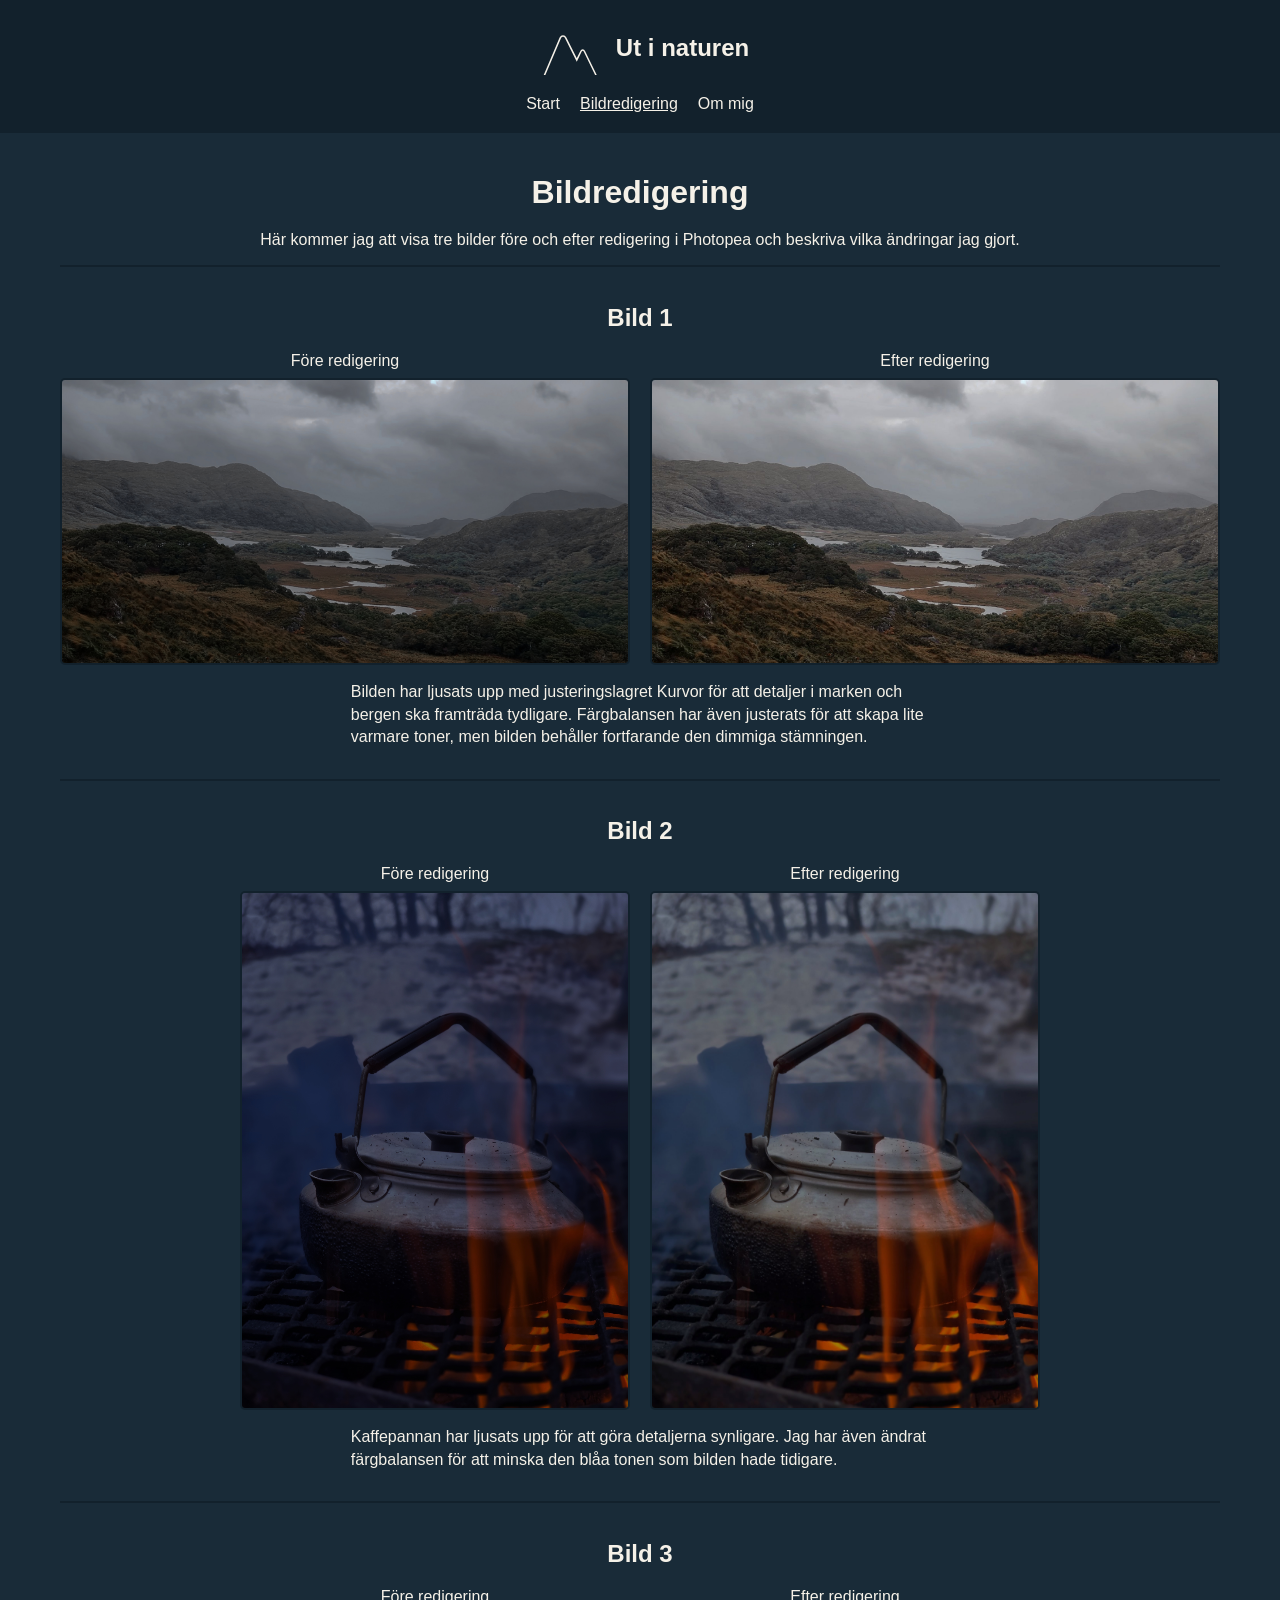
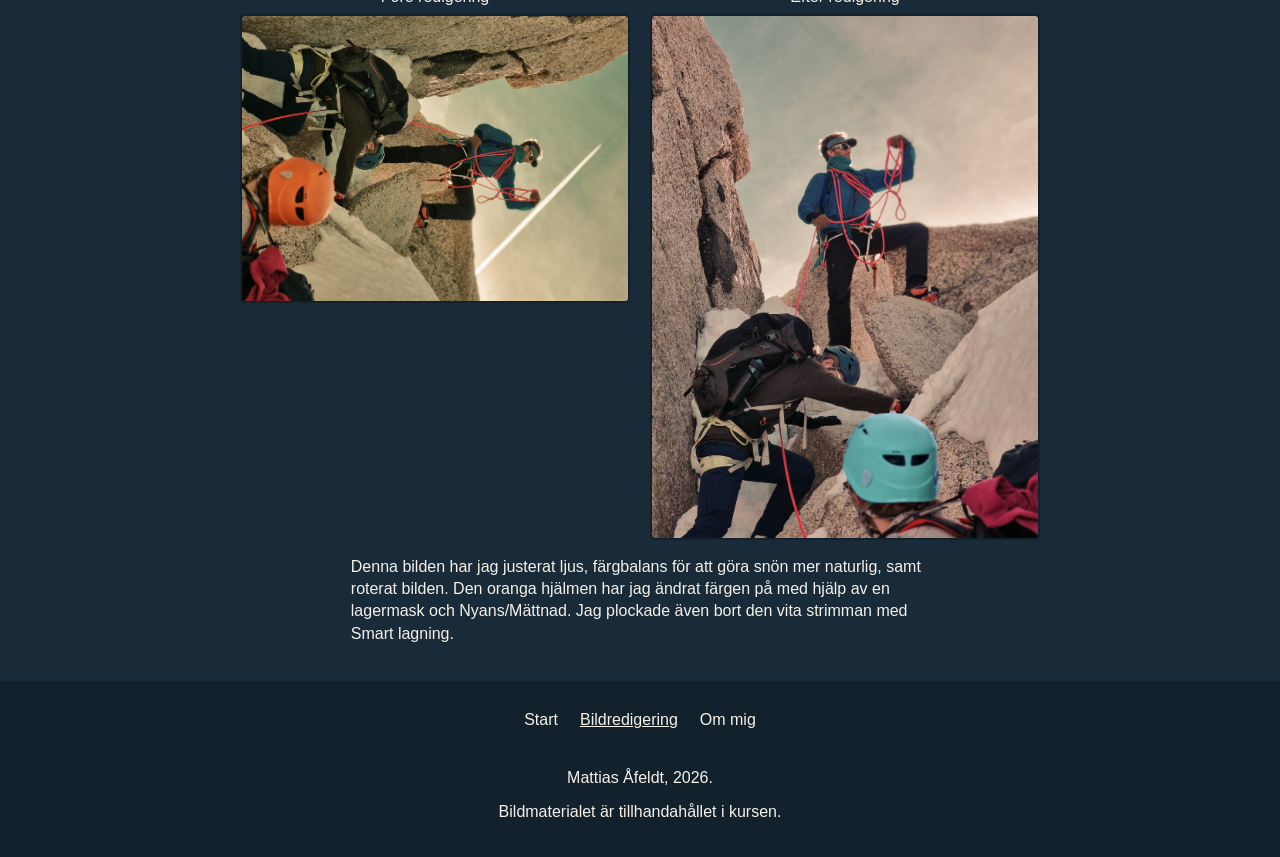
==== commit 4a2ce235: "Gjort klart css för sidfot på större skärmar, samt lagt på grid för att få korten på index i samma s" ====
--- a/bildredigering.html
+++ b/bildredigering.html
@@ -27,7 +27,7 @@
         <h1>Bildredigering</h1>
         <p>Här kommer jag att visa tre bilder före och efter redigering i Photopea och beskriva vilka ändringar jag gjort.</p>
         <section class="image-edit">
-            <h2>Bild 1 - Dimmiga berg och sjöar</h2>
+            <h2>Bild 1</h2>
             <div class="image-pair">
                 <div>
                 <p>Före redigering</p>
@@ -43,7 +43,7 @@
             </p>
         </section>
         <section class="image-edit">
-            <h2>Bild 2 - Kaffepanna</h2>
+            <h2>Bild 2</h2>
             <div class="image-pair image-pair-smaller">
                 <div>
                 <p>Före redigering</p>
@@ -59,7 +59,7 @@
             </p>
         </section>
         <section class="image-edit">
-            <h2>Bild 3 - Bergsklättrare</h2>
+            <h2>Bild 3</h2>
             <div class="image-pair image-pair-smaller">
                 <div>
                 <p>Före redigering</p>
--- a/style.css
+++ b/style.css
@@ -165,4 +165,17 @@
         object-fit: cover;
 
     }
+    .image-gallery {
+        display: grid;
+        grid-template-columns: repeat(3, minmax(0, 1fr));
+        gap: 20px;
+        margin-inline: auto;
+    }
+    .image-gallery .gallery-item img {
+        aspect-ratio: 4 / 3;
+        object-fit: cover;
+    }
+    .site-footer ul.footer-nav {
+        margin-bottom: 10px;
+    }
 }
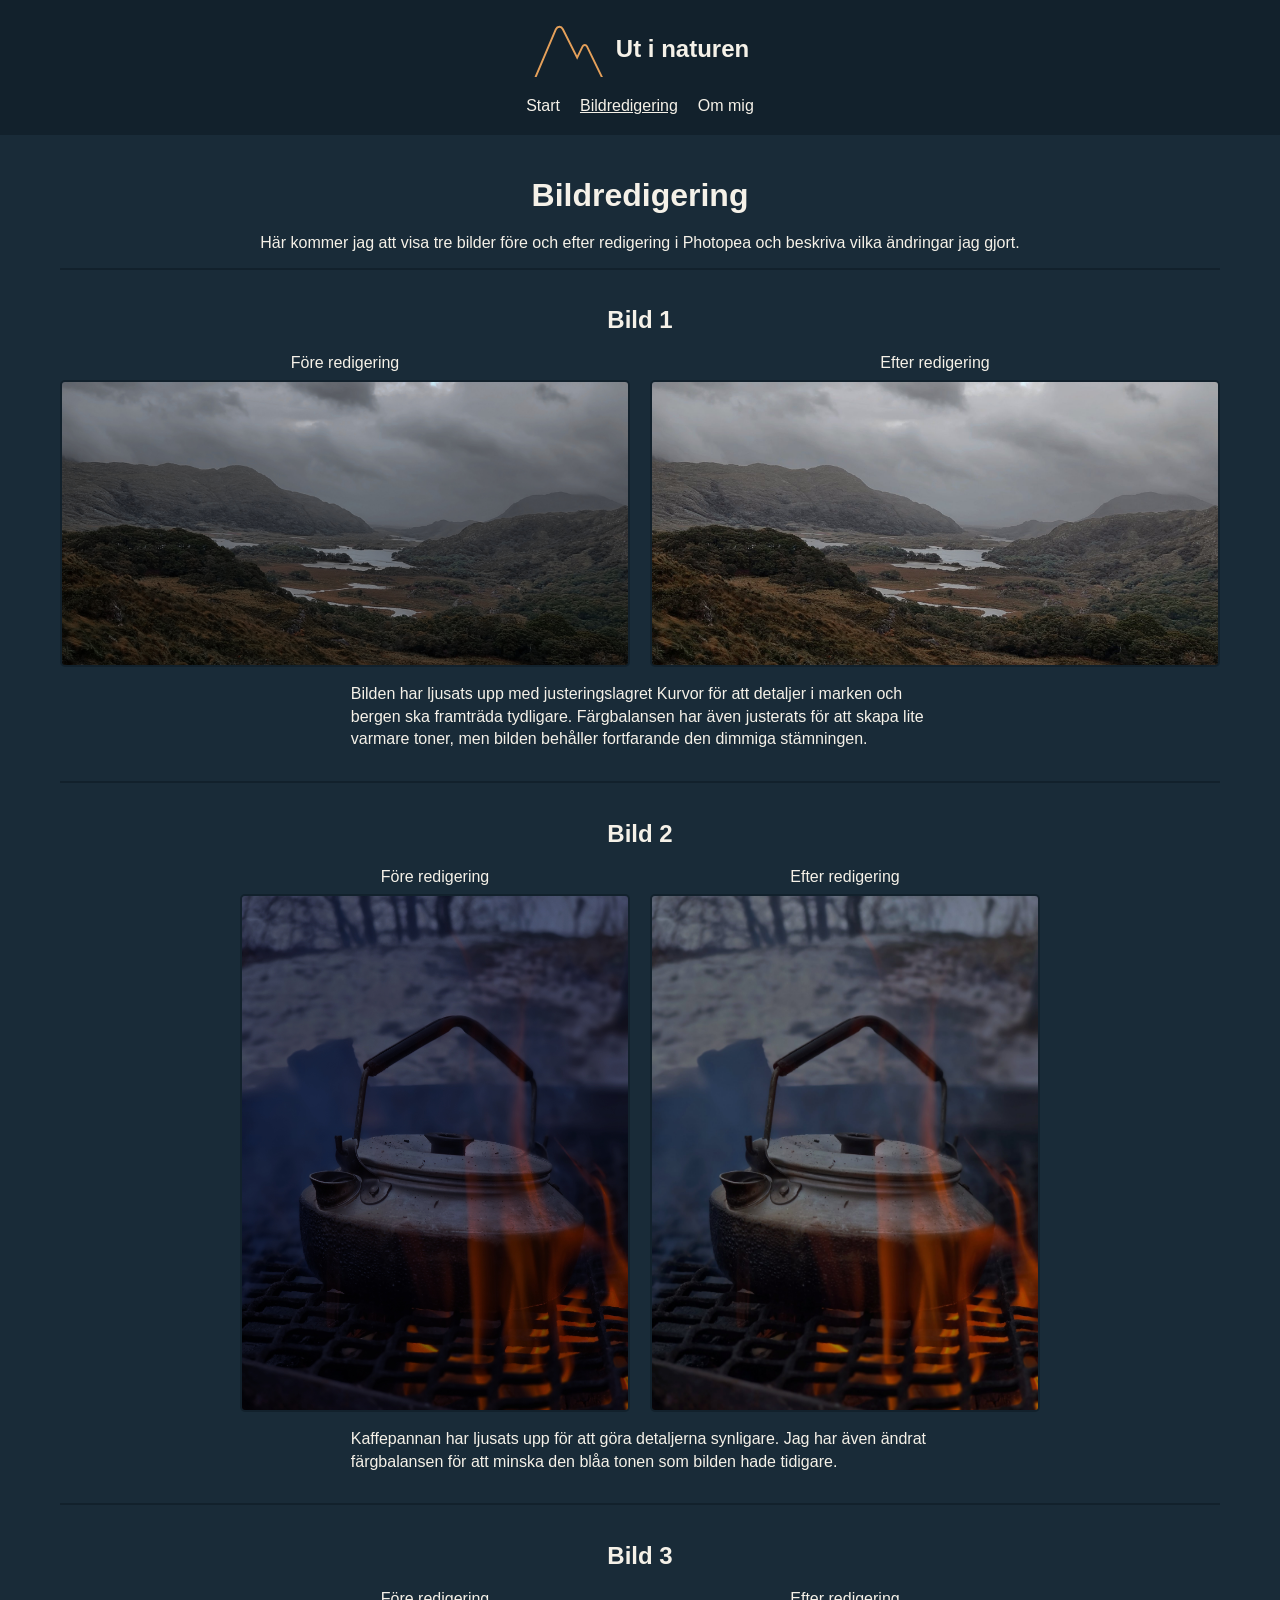
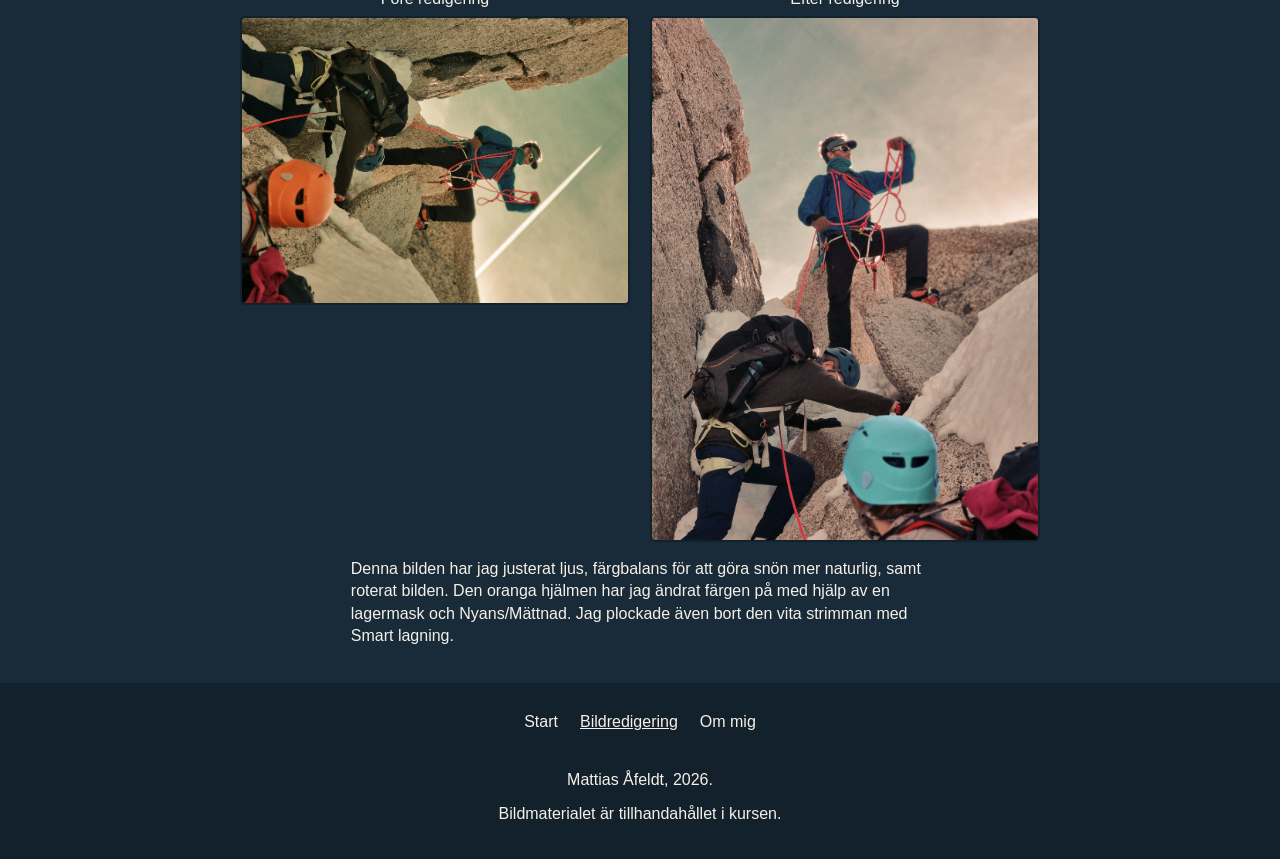
==== commit f0448cd6: "Validerat kod och åtgärdat problem." ====
--- a/bildredigering.html
+++ b/bildredigering.html
@@ -75,11 +75,9 @@
                 Jag plockade även bort den vita strimman med Smart lagning.
             </p>
         </section>
-
     </main>
-</body>
-<!--Sidfot med navigation -->
-<footer class="site-footer">
+    <!--Sidfot med navigation -->
+    <footer class="site-footer">
         <nav class="footer-nav" aria-label="Sidfotsnavigation">
             <ul class="footer-nav">
                 <li><a href="index.html">Start</a></li>
@@ -89,5 +87,6 @@
         </nav>
         <p>Mattias Åfeldt, 2026.</p>
         <p>Bildmaterialet är tillhandahållet i kursen.</p>
-</footer>
+    </footer>
+</body>
 </html>
--- a/style.css
+++ b/style.css
@@ -7,6 +7,9 @@
     margin: 0;
     background-color: #192b38;
     color: #f5f1e8;
+    min-height: 100vh;
+    display: flex;
+    flex-direction: column;
 }
 .site-header {
     display: flex;
@@ -53,6 +56,7 @@
     width: 100%;
     height: auto;
     display: block;
+    opacity: 0.8;
 }
 h1, h2 {
     text-align: center;
@@ -82,6 +86,10 @@
     color: #f5f1e8;
     text-align: center;
     padding: 20px;
+    margin-top: auto;
+}
+.siter-footer p {
+    font-size: 0.7rem;
 }
 .footer-nav {
     display: flex;
@@ -178,4 +186,19 @@
     .site-footer ul.footer-nav {
         margin-bottom: 10px;
     }
+    .about-me {
+        display: grid;
+        grid-template-columns: 1fr 250px;
+        gap: 30px;
+        max-width: 800px;
+        margin-inline: auto;
+        padding: 20px;
+    }
+    .about-me p {
+        text-align: left;
+        line-height: 1.4;
+    }
+    .about-me .portrait {
+        margin: 0;
+    }
 }
